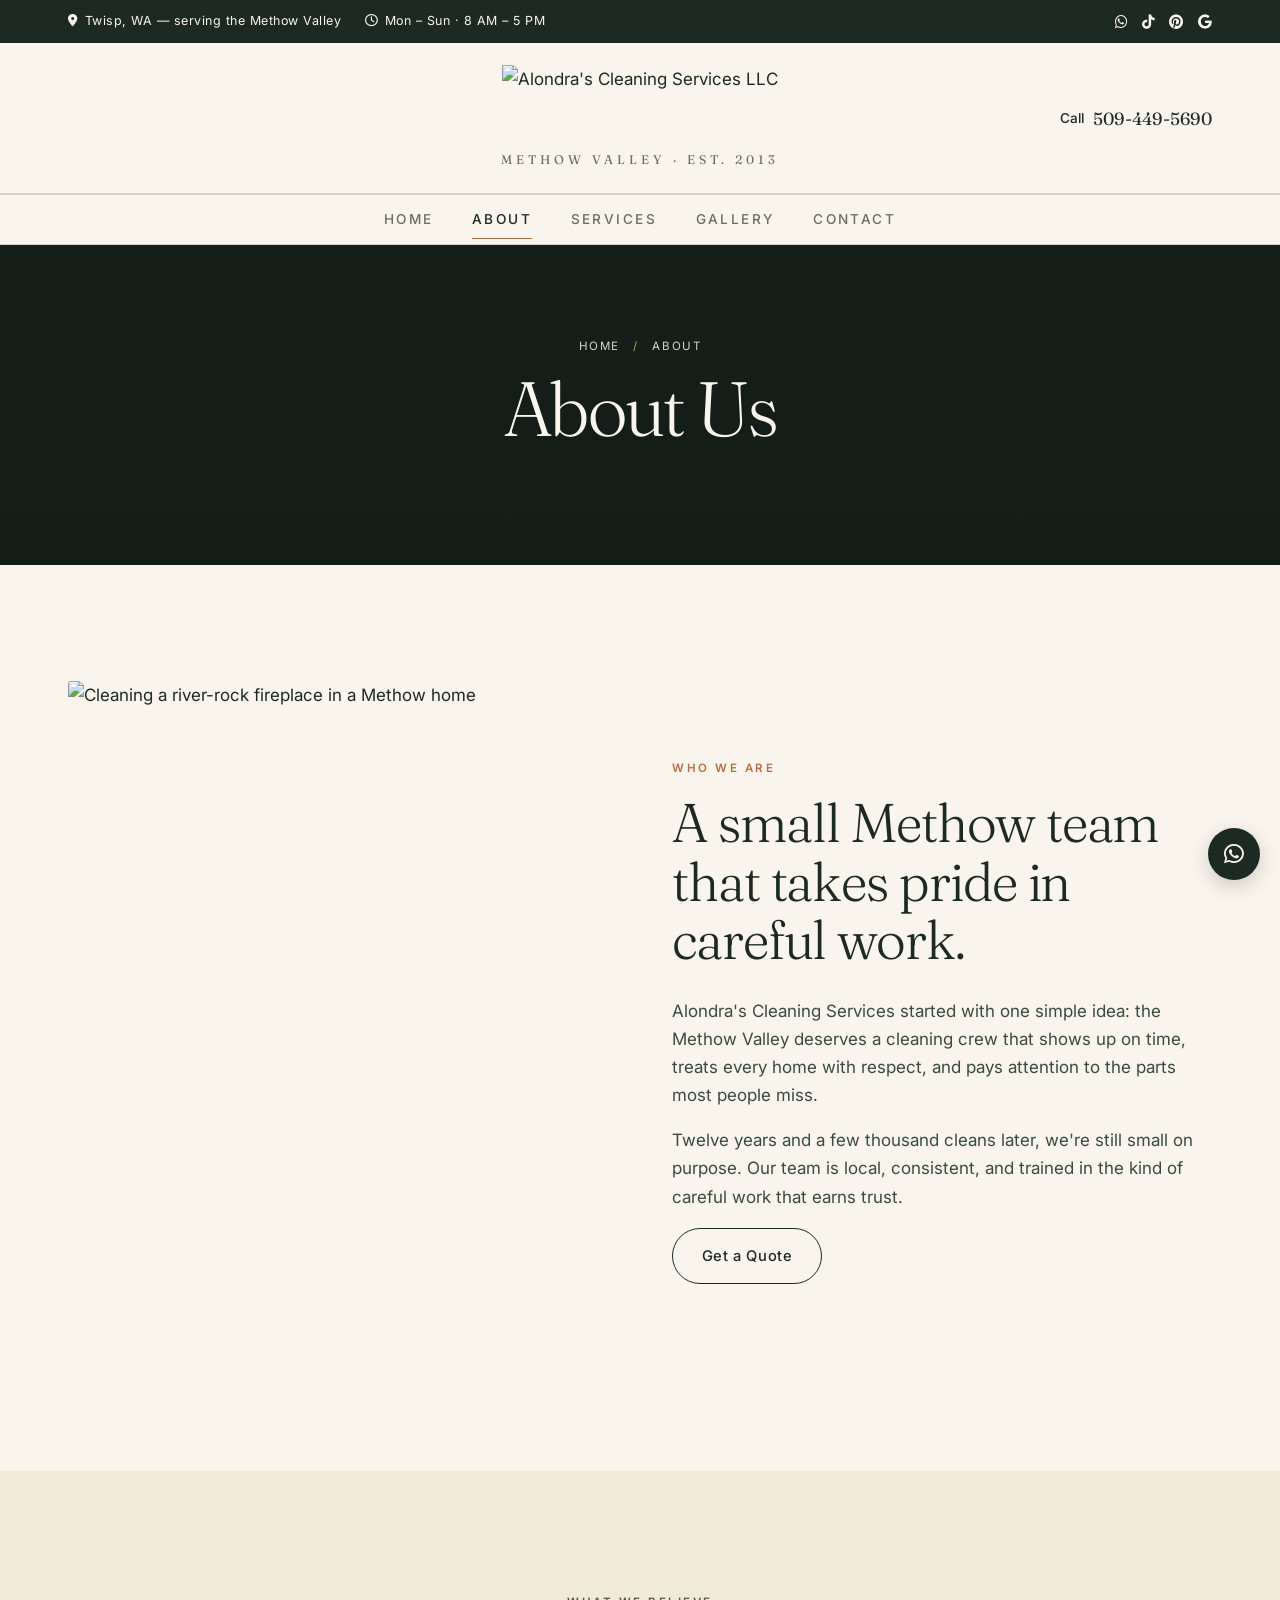
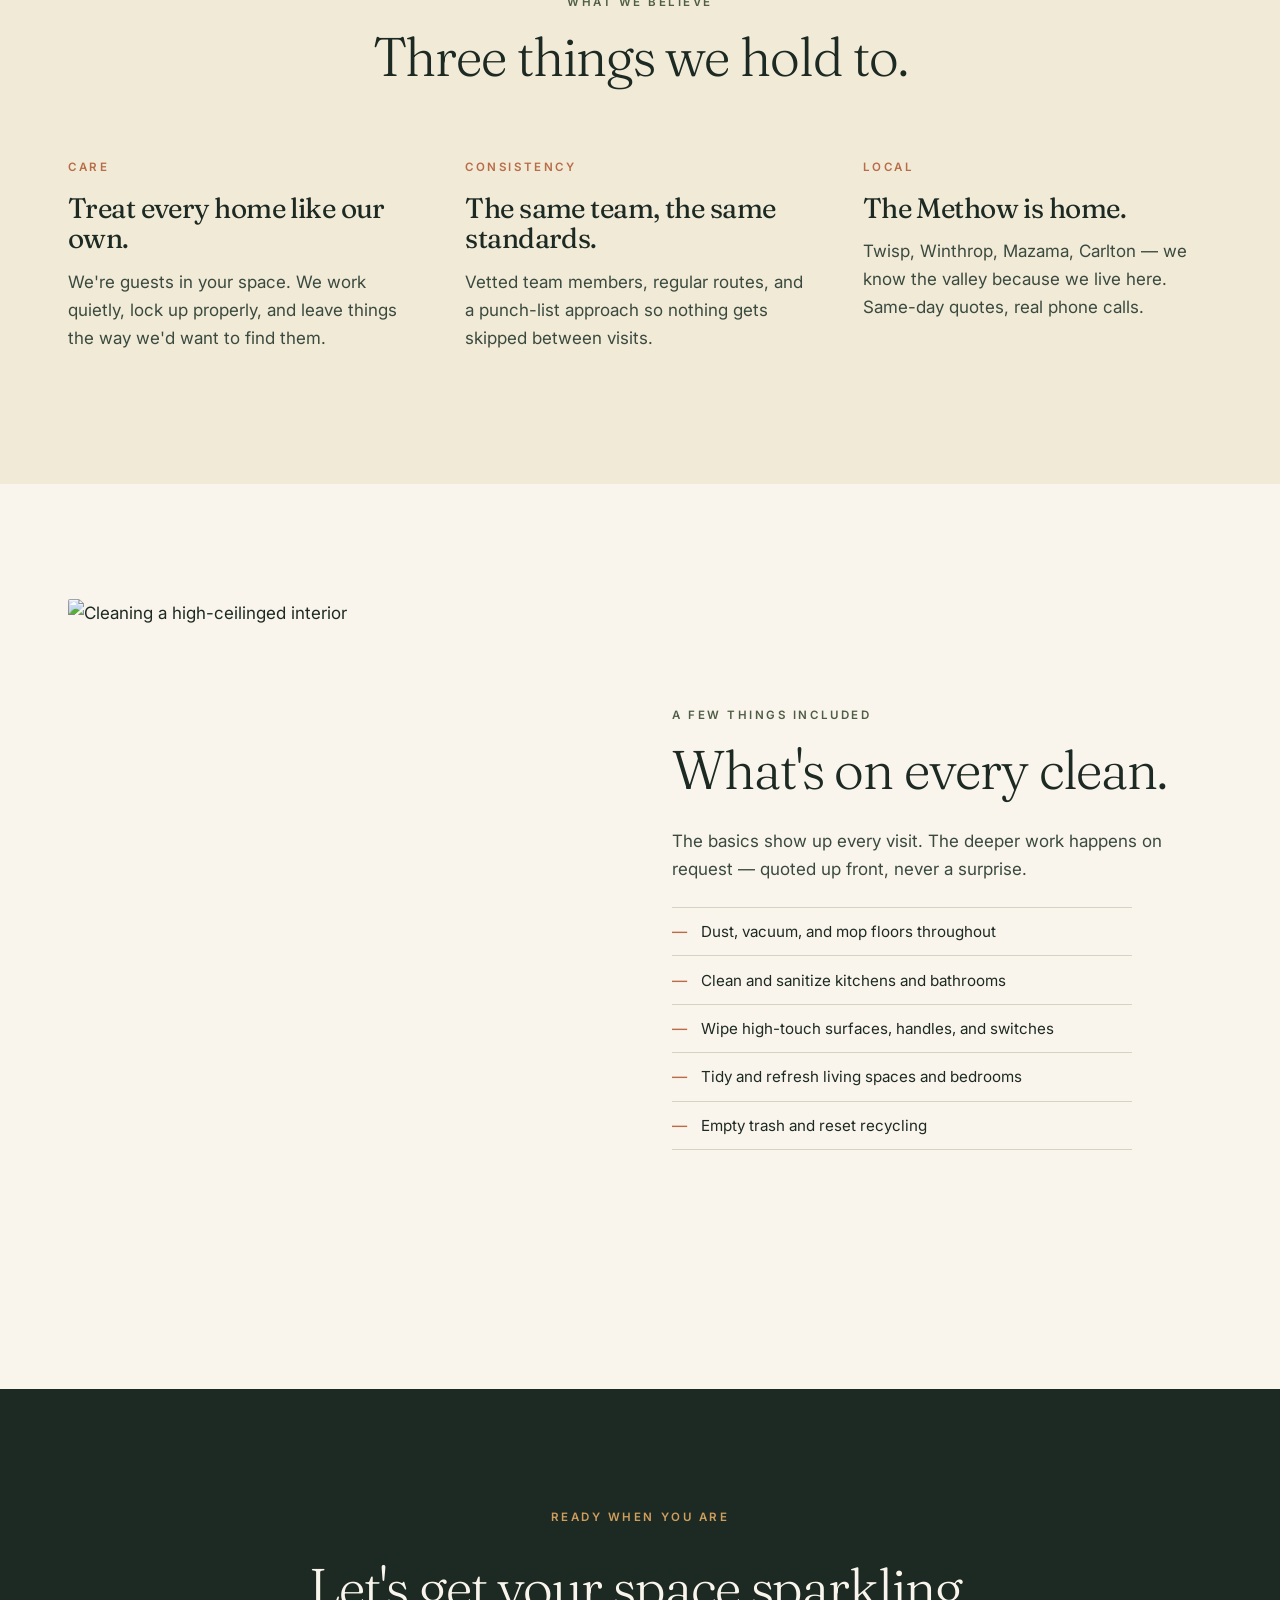
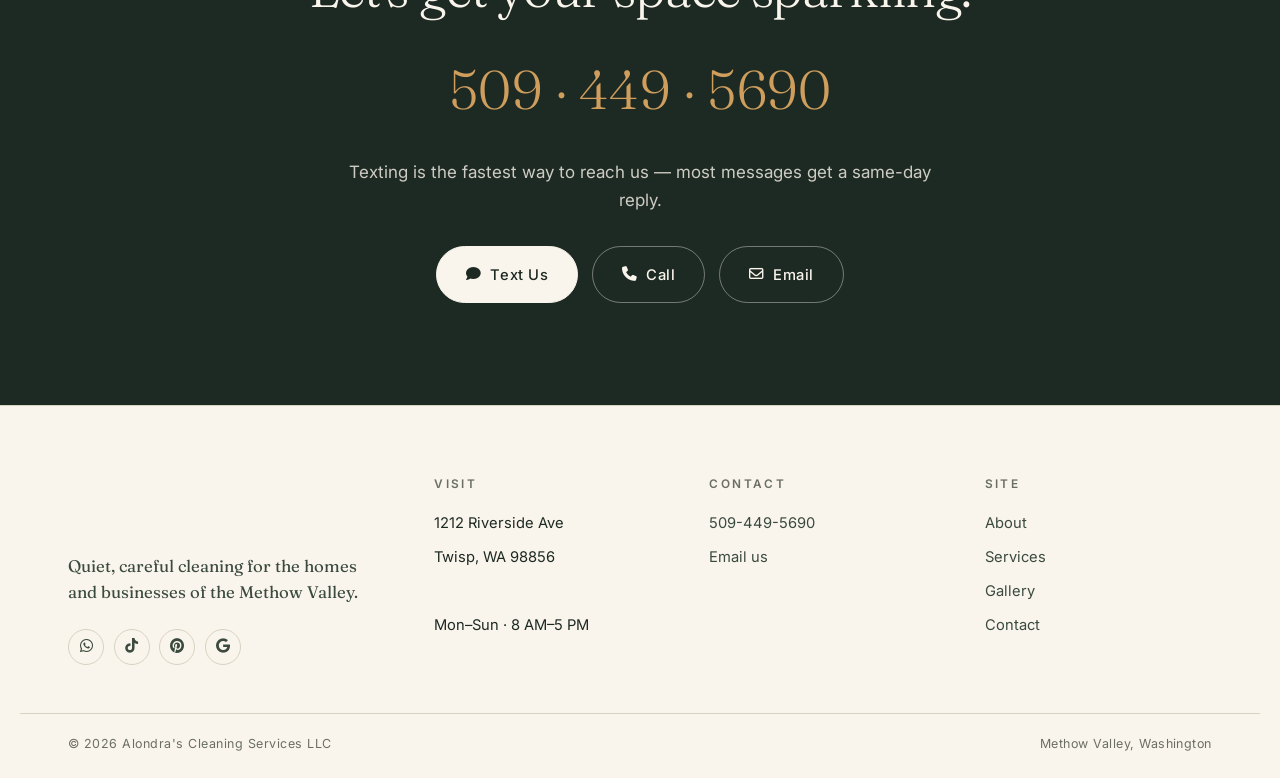
==== public/about.html @ ad59db2e "Move site output to public/ — keeps repo files (build.py, future CLAUDE.md) out of deploys" ====
<!doctype html>
<html lang="en">
<head>
  <meta charset="utf-8" />
  <meta name="viewport" content="width=device-width, initial-scale=1" />
  <title>About — Alondra's Cleaning Services LLC</title>
  <meta name="description" content="Locally owned cleaning service rooted in the Methow Valley. Meet Alondra and the team." />
  <link rel="icon" type="image/webp" href="https://firebasestorage.googleapis.com/v0/b/interscopemediacrm.appspot.com/o/Clientes%2Fb03e5cfa-d159-422f-95df-f5fbe73e26fc%2Fb03e5cfa-d159-422f-95df-f5fbe73e26fc_redesLogo.webp?alt=media&token=17749670-7d78-49a3-b620-79cc10e342fc" />
  <link rel="preconnect" href="https://fonts.googleapis.com" />
  <link rel="preconnect" href="https://fonts.gstatic.com" crossorigin />
  <link href="https://fonts.googleapis.com/css2?family=Fraunces:ital,opsz,wght@0,9..144,300;0,9..144,400;0,9..144,500;1,9..144,300;1,9..144,400&family=Inter:wght@400;500;600;700&display=swap" rel="stylesheet" />
  <link rel="stylesheet" href="https://cdnjs.cloudflare.com/ajax/libs/font-awesome/6.5.1/css/all.min.css" />
  <link rel="stylesheet" href="styles.css" />
</head>
<body>

<div class="utility">
  <div class="container">
    <div class="utility-info">
      <span><i class="fa-solid fa-location-dot"></i> Twisp, WA — serving the Methow Valley</span>
      <span><i class="fa-regular fa-clock"></i> Mon – Sun · 8 AM – 5 PM</span>
    </div>
    <div class="utility-social">
      <a href="https://wa.me/+15094495690" target="_blank" rel="noopener" aria-label="WhatsApp"><i class="fa-brands fa-whatsapp"></i></a>
      <a href="https://www.tiktok.com/@alondras.cleaning1" target="_blank" rel="noopener" aria-label="TikTok"><i class="fa-brands fa-tiktok"></i></a>
      <a href="https://www.pinterest.com/alondrascleaningllc/" target="_blank" rel="noopener" aria-label="Pinterest"><i class="fa-brands fa-pinterest"></i></a>
      <a href="https://g.page/r/CdIszSM9pV25EBM/review" target="_blank" rel="noopener" aria-label="Google reviews"><i class="fa-brands fa-google"></i></a>
    </div>
  </div>
</div>

<header class="site-header">
  <div class="container">
    <div class="utility-fixed-left">
      <button class="nav-toggle" id="navToggle" aria-controls="primaryNav" aria-expanded="false">Menu</button>
    </div>
    <a class="brand" href="index.html" aria-label="Alondra's Cleaning Services LLC">
      <img src="https://firebasestorage.googleapis.com/v0/b/interscopemediacrm.appspot.com/o/Clientes%2Fb03e5cfa-d159-422f-95df-f5fbe73e26fc%2Fb03e5cfa-d159-422f-95df-f5fbe73e26fc_normalLogo.webp?alt=media&token=9a50c1b2-0d53-4738-98d7-91836d65528a" alt="Alondra's Cleaning Services LLC" />
      <span class="brand-mark">Methow Valley · Est. 2013</span>
    </a>
    <div class="utility-fixed-right">
      <a class="header-cta" href="tel:+15094495690"><span>Call</span> <span class="phone">509-449-5690</span></a>
    </div>
  </div>
</header>
<nav class="primary-nav" id="primaryNav">
  <div class="container">
    <a href="index.html">Home</a>
    <a href="about.html" class="active">About</a>
    <a href="services.html">Services</a>
    <a href="gallery.html">Gallery</a>
    <a href="contact.html">Contact</a>
  </div>
</nav>

<section class="page-hero" style="background-image: url('https://firebasestorage.googleapis.com/v0/b/interscopemediacrm.appspot.com/o/galleryClientes%2Fb03e5cfa-d159-422f-95df-f5fbe73e26fc%2FfotosCliente%2F0%20(19)-5115.webp?alt=media&token=5f76010a-37ec-4799-85b5-b64b240b657a');">
  <div class="container">
    <p class="crumb"><a href="index.html">Home</a> <span class="sep">/</span> About</p>
    <h1>About Us</h1>
  </div>
</section>

<section>
  <div class="container split">
    <div class="split-img-frame"><img src="https://firebasestorage.googleapis.com/v0/b/interscopemediacrm.appspot.com/o/galleryClientes%2Fb03e5cfa-d159-422f-95df-f5fbe73e26fc%2FfotosCliente%2F0%20(22)-392.webp?alt=media&token=61de97a1-c4f6-40b1-be92-b7991663feb2" alt="Cleaning a river-rock fireplace in a Methow home" /></div>
    <div>
      <p class="eyebrow">Who we are</p>
      <h2>A small Methow team that takes pride in careful work.</h2>
      <p>Alondra's Cleaning Services started with one simple idea: the Methow Valley deserves a cleaning crew that shows up on time, treats every home with respect, and pays attention to the parts most people miss.</p>
      <p>Twelve years and a few thousand cleans later, we're still small on purpose. Our team is local, consistent, and trained in the kind of careful work that earns trust.</p>
      <a href="contact.html" class="btn btn-outline">Get a Quote</a>
    </div>
  </div>
</section>

<section class="paper">
  <div class="container">
    <div class="section-intro">
      <p class="eyebrow sage">What We Believe</p>
      <h2>Three things we hold to.</h2>
    </div>
    <div class="split" style="grid-template-columns: repeat(3, 1fr); align-items: flex-start; gap: 3rem;">
      <div>
        <p class="eyebrow">Care</p>
        <h3>Treat every home like our own.</h3>
        <p>We're guests in your space. We work quietly, lock up properly, and leave things the way we'd want to find them.</p>
      </div>
      <div>
        <p class="eyebrow">Consistency</p>
        <h3>The same team, the same standards.</h3>
        <p>Vetted team members, regular routes, and a punch-list approach so nothing gets skipped between visits.</p>
      </div>
      <div>
        <p class="eyebrow">Local</p>
        <h3>The Methow is home.</h3>
        <p>Twisp, Winthrop, Mazama, Carlton — we know the valley because we live here. Same-day quotes, real phone calls.</p>
      </div>
    </div>
  </div>
</section>

<section>
  <div class="container split reverse">
    <div>
      <p class="eyebrow sage">A few things included</p>
      <h2>What's on every clean.</h2>
      <p>The basics show up every visit. The deeper work happens on request — quoted up front, never a surprise.</p>
      <ul class="checks">
        <li>Dust, vacuum, and mop floors throughout</li>
        <li>Clean and sanitize kitchens and bathrooms</li>
        <li>Wipe high-touch surfaces, handles, and switches</li>
        <li>Tidy and refresh living spaces and bedrooms</li>
        <li>Empty trash and reset recycling</li>
      </ul>
    </div>
    <div class="split-img-frame"><img src="https://firebasestorage.googleapis.com/v0/b/interscopemediacrm.appspot.com/o/galleryClientes%2Fb03e5cfa-d159-422f-95df-f5fbe73e26fc%2FfotosCliente%2F0%20(24)-2443.webp?alt=media&token=19233d18-f1ed-474b-b065-57d63f7d0bdb" alt="Cleaning a high-ceilinged interior" /></div>
  </div>
</section>


<section class="cta-band">
  <div class="container">
    <p class="eyebrow" style="color:var(--tan);">Ready when you are</p>
    <h2>Let's get your space sparkling.</h2>
    <a class="phone-large" href="tel:+15094495690">509 · 449 · 5690</a>
    <p>Texting is the fastest way to reach us — most messages get a same-day reply.</p>
    <div style="display:flex; gap:0.85rem; justify-content:center; flex-wrap:wrap;">
      <a class="btn btn-light" href="sms:+15094495690"><i class="fa-solid fa-comment"></i> Text Us</a>
      <a class="btn" style="background:transparent; color:var(--cream); border-color:rgba(250,245,236,0.4);" href="tel:+15094495690"><i class="fa-solid fa-phone"></i> Call</a>
      <a class="btn" style="background:transparent; color:var(--cream); border-color:rgba(250,245,236,0.4);" href="contact.html"><i class="fa-regular fa-envelope"></i> Email</a>
    </div>
  </div>
</section>

<footer class="site-footer">
  <div class="container footer-top">
    <div class="footer-brand">
      <img src="https://firebasestorage.googleapis.com/v0/b/interscopemediacrm.appspot.com/o/Clientes%2Fb03e5cfa-d159-422f-95df-f5fbe73e26fc%2Fb03e5cfa-d159-422f-95df-f5fbe73e26fc_normalLogo.webp?alt=media&token=9a50c1b2-0d53-4738-98d7-91836d65528a" alt="" />
      <p>Quiet, careful cleaning for the homes and businesses of the Methow Valley.</p>
      <div class="socials">
        <a href="https://wa.me/+15094495690" aria-label="WhatsApp"><i class="fa-brands fa-whatsapp"></i></a>
        <a href="https://www.tiktok.com/@alondras.cleaning1" aria-label="TikTok"><i class="fa-brands fa-tiktok"></i></a>
        <a href="https://www.pinterest.com/alondrascleaningllc/" aria-label="Pinterest"><i class="fa-brands fa-pinterest"></i></a>
        <a href="https://g.page/r/CdIszSM9pV25EBM/review" aria-label="Google"><i class="fa-brands fa-google"></i></a>
      </div>
    </div>
    <div>
      <h4>Visit</h4>
      <ul>
        <li>1212 Riverside Ave</li>
        <li>Twisp, WA 98856</li>
        <li>&nbsp;</li>
        <li>Mon–Sun · 8 AM–5 PM</li>
      </ul>
    </div>
    <div>
      <h4>Contact</h4>
      <ul>
        <li><a href="tel:+15094495690">509-449-5690</a></li>
        <li><a href="mailto:alondrascleaningservicesllc@gmail.com">Email us</a></li>
      </ul>
    </div>
    <div>
      <h4>Site</h4>
      <ul>
        <li><a href="about.html">About</a></li>
        <li><a href="services.html">Services</a></li>
        <li><a href="gallery.html">Gallery</a></li>
        <li><a href="contact.html">Contact</a></li>
      </ul>
    </div>
  </div>
  <div class="container footer-bottom">
    <span>© <span id="yr"></span> Alondra's Cleaning Services LLC</span>
    <span>Methow Valley, Washington</span>
  </div>
</footer>
<a class="fab" href="https://wa.me/+15094495690" target="_blank" rel="noopener" aria-label="WhatsApp"><i class="fa-brands fa-whatsapp"></i></a>
<script src="script.js"></script>
</body>
</html>
---- public/styles.css ----
:root {
  --cream: #faf5ec;
  --paper: #f1ead7;
  --paper-dark: #e6dec5;
  --ink: #1d2a23;
  --ink-soft: #3a4a3f;
  --muted: #6b6f63;
  --sage: #6b7c5f;
  --sage-dark: #4f5e45;
  --clay: #b86c47;
  --clay-dark: #9a563a;
  --tan: #cf9e5d;
  --rule: #d8d2c2;
  --white: #ffffff;
  --max: 1240px;
  --gutter: clamp(1.25rem, 4vw, 3rem);
}

* { box-sizing: border-box; }
html { scroll-behavior: smooth; }
body {
  margin: 0;
  font-family: 'Inter', system-ui, -apple-system, sans-serif;
  color: var(--ink);
  background: var(--cream);
  line-height: 1.65;
  -webkit-font-smoothing: antialiased;
  font-size: 17px;
  overflow-x: hidden;
}
img { max-width: 100%; display: block; }
a { color: var(--ink); text-decoration: none; transition: color 0.2s; }
a:hover { color: var(--clay); }

h1, h2, h3, h4 {
  font-family: 'Fraunces', 'Georgia', serif;
  font-weight: 400;
  font-style: normal;
  color: var(--ink);
  line-height: 1.08;
  letter-spacing: -0.02em;
  margin: 0 0 0.5em;
  font-variation-settings: "SOFT" 30, "WONK" 0;
}
h1 { font-size: clamp(2.4rem, 6vw, 5rem); font-weight: 300; }
h2 { font-size: clamp(2rem, 4.5vw, 3.4rem); font-weight: 300; }
h3 { font-size: clamp(1.4rem, 2.2vw, 1.85rem); font-weight: 400; }
p { margin: 0 0 1em; color: var(--ink-soft); max-width: 62ch; }

.container {
  max-width: var(--max);
  margin: 0 auto;
  padding: 0 var(--gutter);
}

.eyebrow {
  display: inline-block;
  text-transform: uppercase;
  letter-spacing: 0.22em;
  font-size: 0.72rem;
  font-weight: 600;
  color: var(--clay);
  margin-bottom: 1rem;
}
.eyebrow.sage { color: var(--sage-dark); }
.divider {
  width: 48px; height: 1px;
  background: var(--ink);
  margin: 1rem 0 1.5rem;
}
.divider.center { margin-left: auto; margin-right: auto; }

/* Buttons */
.btn {
  display: inline-flex;
  align-items: center;
  gap: 0.55rem;
  padding: 0.95rem 1.8rem;
  border-radius: 999px;
  font-weight: 500;
  font-size: 0.92rem;
  letter-spacing: 0.04em;
  border: 1px solid transparent;
  cursor: pointer;
  transition: all 0.2s ease;
  white-space: nowrap;
  font-family: inherit;
}
.btn-ink { background: var(--ink); color: var(--cream); border-color: var(--ink); }
.btn-ink:hover { background: var(--clay); border-color: var(--clay); color: var(--cream); transform: translateY(-1px); }
.btn-outline { background: transparent; color: var(--ink); border-color: var(--ink); }
.btn-outline:hover { background: var(--ink); color: var(--cream); }
.btn-light { background: var(--cream); color: var(--ink); border-color: var(--cream); }
.btn-light:hover { background: transparent; color: var(--cream); border-color: var(--cream); }

/* Top utility bar */
.utility {
  background: var(--ink);
  color: var(--cream);
  font-size: 0.78rem;
  letter-spacing: 0.04em;
}
.utility .container {
  display: flex;
  justify-content: space-between;
  align-items: center;
  padding-top: 0.6rem;
  padding-bottom: 0.6rem;
  flex-wrap: wrap;
  gap: 0.75rem;
}
.utility a { color: var(--cream); }
.utility a:hover { color: var(--tan); }
.utility-info { display: flex; gap: 1.5rem; flex-wrap: wrap; }
.utility-info span { display: inline-flex; align-items: center; gap: 0.45rem; }
.utility-social { display: flex; gap: 0.85rem; align-items: center; }
.utility-social a { font-size: 0.9rem; color: var(--cream); }
.utility-social a:hover { color: var(--tan); }

/* Header — centered logo */
.site-header {
  background: var(--cream);
  border-bottom: 1px solid var(--rule);
}
.site-header .container {
  display: grid;
  grid-template-columns: 1fr auto 1fr;
  align-items: center;
  padding-top: 1.4rem;
  padding-bottom: 1.4rem;
  gap: 1.5rem;
}
.brand {
  grid-column: 2;
  display: flex;
  flex-direction: column;
  align-items: center;
  gap: 0.4rem;
}
.brand img { height: 78px; width: auto; }
.brand-mark {
  font-family: 'Fraunces', serif;
  font-size: 0.78rem;
  letter-spacing: 0.32em;
  text-transform: uppercase;
  color: var(--muted);
  font-weight: 400;
}
.utility-fixed-left { grid-column: 1; }
.utility-fixed-right { grid-column: 3; justify-self: end; }
.utility-fixed-left .nav-toggle,
.utility-fixed-right .header-cta {
  font-size: 0.85rem;
}
.header-cta {
  display: inline-flex;
  align-items: center;
  gap: 0.5rem;
  font-weight: 500;
  letter-spacing: 0.02em;
}
.header-cta .phone {
  font-family: 'Fraunces', serif;
  font-size: 1.1rem;
  font-weight: 400;
}

.primary-nav {
  border-top: 1px solid var(--rule);
  border-bottom: 1px solid var(--rule);
  background: var(--cream);
}
.primary-nav .container {
  display: flex;
  justify-content: center;
  gap: 2.4rem;
  padding-top: 0.85rem;
  padding-bottom: 0.85rem;
  flex-wrap: wrap;
}
.primary-nav a {
  font-size: 0.85rem;
  letter-spacing: 0.18em;
  text-transform: uppercase;
  color: var(--muted);
  font-weight: 500;
  position: relative;
}
.primary-nav a:hover,
.primary-nav a.active { color: var(--ink); }
.primary-nav a.active::after {
  content: "";
  position: absolute;
  left: 0; right: 0; bottom: -8px;
  height: 1px;
  background: var(--clay);
}

.nav-toggle {
  display: none;
  background: none;
  border: 1px solid var(--ink);
  padding: 0.5rem 0.9rem;
  border-radius: 999px;
  font-size: 0.78rem;
  letter-spacing: 0.12em;
  text-transform: uppercase;
  cursor: pointer;
  font-family: inherit;
  color: var(--ink);
  align-self: center;
}

@media (max-width: 800px) {
  .site-header .container {
    grid-template-columns: 1fr auto 1fr;
    gap: 0.6rem;
    padding-top: 1rem; padding-bottom: 1rem;
  }
  .brand img { height: 56px; }
  .brand-mark { font-size: 0.62rem; letter-spacing: 0.2em; }
  .utility-fixed-right { display: none; }
  .nav-toggle { display: inline-block; justify-self: start; }
  .primary-nav { display: none; }
  .primary-nav.open { display: block; }
  .primary-nav .container { flex-direction: column; gap: 0; padding: 0; }
  .primary-nav a { padding: 1rem var(--gutter); border-bottom: 1px solid var(--rule); width: 100%; text-align: center; }
  .primary-nav a.active::after { display: none; }
  .utility-info { gap: 0.9rem; font-size: 0.72rem; }
}

/* HERO */
.hero {
  position: relative;
  min-height: 78vh;
  background: var(--ink) center/cover no-repeat;
  color: var(--cream);
  display: flex;
  align-items: flex-end;
  overflow: hidden;
}
.hero::before {
  content: "";
  position: absolute;
  inset: 0;
  background: linear-gradient(180deg, transparent 30%, rgba(15, 22, 17, 0.65) 100%);
}
.hero .container {
  position: relative;
  z-index: 1;
  padding-top: 6rem;
  padding-bottom: 4rem;
  width: 100%;
}
.hero h1 {
  color: var(--cream);
  max-width: 16ch;
  font-weight: 300;
  text-shadow: 0 2px 24px rgba(0,0,0,0.35);
}
.hero h1 em {
  font-style: italic;
  color: var(--tan);
  font-weight: 300;
}
.hero p {
  color: rgba(250, 245, 236, 0.92);
  max-width: 540px;
  margin-bottom: 2rem;
  font-size: 1.08rem;
  text-shadow: 0 1px 10px rgba(0,0,0,0.25);
}
.hero .eyebrow {
  color: var(--tan);
}
.hero-actions { display: flex; gap: 0.85rem; flex-wrap: wrap; }
.hero-meta {
  position: absolute;
  bottom: 2rem;
  right: var(--gutter);
  font-size: 0.76rem;
  color: rgba(250, 245, 236, 0.75);
  letter-spacing: 0.16em;
  text-transform: uppercase;
  z-index: 1;
  text-align: right;
  font-style: italic;
  font-family: 'Fraunces', serif;
  text-transform: none;
  letter-spacing: 0.01em;
  font-size: 0.85rem;
}

/* Page banner (inner pages) */
.page-hero {
  position: relative;
  min-height: 320px;
  background: var(--ink) center/cover no-repeat;
  color: var(--cream);
  display: flex;
  align-items: center;
  padding: 5rem 0 4rem;
}
.page-hero::before {
  content: "";
  position: absolute;
  inset: 0;
  background: linear-gradient(180deg, rgba(15,22,17,0.55), rgba(15,22,17,0.7));
}
.page-hero .container { position: relative; z-index: 1; text-align: center; }
.page-hero h1 { color: var(--cream); font-weight: 300; }
.page-hero .crumb { color: rgba(250,245,236,0.85); letter-spacing: 0.14em; text-transform: uppercase; font-size: 0.72rem; }
.page-hero .crumb a { color: rgba(250,245,236,0.85); }
.page-hero .crumb a:hover { color: var(--tan); }
.page-hero .sep { color: var(--tan); margin: 0 0.55rem; }

/* Sections */
section { padding: clamp(4rem, 9vw, 8rem) 0; }
section.paper { background: var(--paper); }
section.paper-dark { background: var(--paper-dark); }
section.ink { background: var(--ink); color: var(--cream); }
section.ink h1, section.ink h2, section.ink h3 { color: var(--cream); }
section.ink p { color: rgba(250, 245, 236, 0.85); }
section.ink .eyebrow { color: var(--tan); }
section.ink a { color: var(--tan); }

.section-intro {
  text-align: center;
  max-width: 720px;
  margin: 0 auto 4rem;
}
.section-intro p { margin-left: auto; margin-right: auto; color: var(--ink-soft); }

/* "Built for the valley" stats / signal strip */
.signals {
  display: grid;
  grid-template-columns: repeat(3, 1fr);
  gap: 2rem;
  text-align: center;
  border-top: 1px solid var(--rule);
  border-bottom: 1px solid var(--rule);
  padding: 3rem 0;
}
.signal strong {
  display: block;
  font-family: 'Fraunces', serif;
  font-size: clamp(2.4rem, 4vw, 3rem);
  font-weight: 300;
  color: var(--ink);
  line-height: 1;
  margin-bottom: 0.4rem;
}
.signal span {
  display: block;
  font-size: 0.78rem;
  letter-spacing: 0.18em;
  text-transform: uppercase;
  color: var(--muted);
}
@media (max-width: 700px) { .signals { grid-template-columns: 1fr; gap: 2rem; padding: 2rem 0; } }

/* Two-column with image */
.split {
  display: grid;
  grid-template-columns: 1fr 1fr;
  gap: clamp(2rem, 5vw, 5rem);
  align-items: center;
}
.split.reverse > :first-child { order: 2; }
.split img { border-radius: 2px; width: 100%; height: 100%; object-fit: cover; aspect-ratio: 4/5; }
.split .split-img-frame {
  position: relative;
  aspect-ratio: 4/5;
  overflow: hidden;
}
.split .split-img-frame::after {
  content: "";
  position: absolute;
  inset: -1px;
  border: 1px solid var(--rule);
  pointer-events: none;
}
@media (max-width: 800px) {
  .split { grid-template-columns: 1fr; gap: 2.5rem; }
  .split.reverse > :first-child { order: 0; }
  .split img, .split .split-img-frame { aspect-ratio: 4/3; }
}

ul.checks { list-style: none; padding: 0; margin: 1.5rem 0; max-width: 460px; }
ul.checks li {
  padding: 0.7rem 0;
  border-top: 1px solid var(--rule);
  display: flex;
  gap: 0.85rem;
  align-items: baseline;
  color: var(--ink);
  font-size: 0.95rem;
}
ul.checks li:last-child { border-bottom: 1px solid var(--rule); }
ul.checks li::before {
  content: "—";
  color: var(--clay);
  font-weight: 500;
}

/* Services list (homepage preview) */
.services-list {
  display: grid;
  grid-template-columns: repeat(3, 1fr);
  gap: 0;
}
@media (max-width: 900px) { .services-list { grid-template-columns: repeat(2, 1fr); } }
@media (max-width: 600px) { .services-list { grid-template-columns: 1fr; } }
.service-tile {
  padding: 2.5rem 1.75rem;
  border-top: 1px solid var(--rule);
  border-left: 1px solid var(--rule);
  display: flex;
  flex-direction: column;
  background: var(--cream);
  transition: background 0.2s;
}
.service-tile:hover { background: var(--paper); }
.services-list .service-tile:nth-child(3n) { border-right: 1px solid var(--rule); }
.services-list .service-tile:nth-last-child(-n+3) { border-bottom: 1px solid var(--rule); }
@media (max-width: 900px) {
  .services-list .service-tile:nth-child(3n) { border-right: 0; }
  .services-list .service-tile:nth-child(2n) { border-right: 1px solid var(--rule); }
  .services-list .service-tile:nth-last-child(-n+3) { border-bottom: 0; }
  .services-list .service-tile:nth-last-child(-n+2) { border-bottom: 1px solid var(--rule); }
}
@media (max-width: 600px) {
  .services-list .service-tile { border-right: 1px solid var(--rule) !important; border-bottom: 0 !important; }
  .services-list .service-tile:last-child { border-bottom: 1px solid var(--rule) !important; }
}
.service-tile h3 { color: var(--ink); margin-bottom: 0.6rem; }
.service-tile p { font-size: 0.95rem; color: var(--muted); flex: 1; }
.service-tile .num {
  font-family: 'Fraunces', serif;
  font-style: italic;
  font-size: 1.15rem;
  color: var(--clay);
  margin-bottom: 1rem;
  display: block;
}
.service-tile .more {
  margin-top: 1rem;
  font-size: 0.78rem;
  letter-spacing: 0.18em;
  text-transform: uppercase;
  color: var(--ink);
  border-bottom: 1px solid var(--ink);
  padding-bottom: 2px;
  align-self: flex-start;
  font-weight: 500;
}
.service-tile .more:hover { color: var(--clay); border-color: var(--clay); }

/* Service detail rows (services page) */
.service-row {
  display: grid;
  grid-template-columns: 1fr 1fr;
  gap: clamp(2rem, 6vw, 6rem);
  align-items: center;
  padding: clamp(3rem, 6vw, 5rem) 0;
  border-bottom: 1px solid var(--rule);
}
.service-row:last-child { border-bottom: 0; }
.service-row:nth-child(even) > .service-row-img { order: 2; }
.service-row .service-row-img {
  aspect-ratio: 4/5;
  overflow: hidden;
}
.service-row .service-row-img img { width: 100%; height: 100%; object-fit: cover; }
.service-row .num {
  font-family: 'Fraunces', serif;
  font-style: italic;
  font-size: 1.1rem;
  color: var(--clay);
  letter-spacing: 0.06em;
}
@media (max-width: 800px) {
  .service-row { grid-template-columns: 1fr; gap: 2rem; }
  .service-row:nth-child(even) > .service-row-img { order: 0; }
  .service-row .service-row-img { aspect-ratio: 4/3; }
}

/* Service area (towns we serve) */
.area-grid {
  display: grid;
  grid-template-columns: repeat(3, 1fr);
  gap: 1px;
  background: var(--rule);
  border: 1px solid var(--rule);
}
@media (max-width: 700px) { .area-grid { grid-template-columns: repeat(2, 1fr); } }
.area-cell {
  background: var(--cream);
  padding: 1.5rem 1rem;
  text-align: center;
  font-family: 'Fraunces', serif;
  font-size: 1.4rem;
  font-weight: 300;
}

/* Pull quote / testimonial */
.quote {
  text-align: center;
  max-width: 820px;
  margin: 0 auto;
}
.quote blockquote {
  font-family: 'Fraunces', serif;
  font-weight: 300;
  font-size: clamp(1.5rem, 3vw, 2.2rem);
  line-height: 1.3;
  color: var(--ink);
  margin: 0 0 1.5rem;
  letter-spacing: -0.01em;
  font-style: italic;
}
.quote blockquote::before { content: "\201C"; color: var(--clay); margin-right: 0.1em; }
.quote blockquote::after  { content: "\201D"; color: var(--clay); margin-left: 0.1em; }
.quote cite {
  font-style: normal;
  font-size: 0.78rem;
  letter-spacing: 0.18em;
  text-transform: uppercase;
  color: var(--muted);
}

/* CTA band */
.cta-band {
  text-align: center;
  background: var(--ink);
  color: var(--cream);
  padding: clamp(4rem, 8vw, 7rem) 0;
}
.cta-band h2 { color: var(--cream); max-width: 22ch; margin-left: auto; margin-right: auto; font-weight: 300; }
.cta-band p { color: rgba(250,245,236,0.8); max-width: 56ch; margin: 1rem auto 2rem; }
.cta-band .phone-large {
  display: block;
  font-family: 'Fraunces', serif;
  font-size: clamp(2rem, 5vw, 3.4rem);
  color: var(--tan);
  margin: 1.5rem 0;
  font-weight: 300;
  letter-spacing: 0.01em;
}
.cta-band .phone-large:hover { color: var(--cream); }

/* Gallery */
.gallery-grid {
  display: grid;
  grid-template-columns: repeat(12, 1fr);
  gap: 0.85rem;
}
.gallery-grid figure {
  margin: 0;
  overflow: hidden;
  background: var(--paper);
}
.gallery-grid figure img {
  width: 100%;
  height: 100%;
  object-fit: cover;
  transition: transform 0.5s ease;
}
.gallery-grid figure:hover img { transform: scale(1.04); }
.g-1 { grid-column: span 7; aspect-ratio: 4/3; }
.g-2 { grid-column: span 5; aspect-ratio: 4/5; }
.g-3 { grid-column: span 5; aspect-ratio: 4/5; }
.g-4 { grid-column: span 7; aspect-ratio: 4/3; }
.g-5 { grid-column: span 4; aspect-ratio: 1; }
.g-6 { grid-column: span 4; aspect-ratio: 1; }
.g-7 { grid-column: span 4; aspect-ratio: 1; }
.g-8 { grid-column: span 6; aspect-ratio: 4/3; }
.g-9 { grid-column: span 6; aspect-ratio: 4/3; }
@media (max-width: 800px) {
  .gallery-grid { grid-template-columns: repeat(2, 1fr); }
  .g-1, .g-2, .g-3, .g-4, .g-5, .g-6, .g-7, .g-8, .g-9 { grid-column: span 1; aspect-ratio: 1; }
  .g-1, .g-4 { grid-column: span 2; aspect-ratio: 4/3; }
}

/* Contact */
.contact-grid {
  display: grid;
  grid-template-columns: 1fr 1.2fr;
  gap: clamp(2rem, 5vw, 5rem);
}
@media (max-width: 800px) { .contact-grid { grid-template-columns: 1fr; } }
.contact-side h3 { font-weight: 400; }
.contact-side dl { margin: 1.5rem 0 0; }
.contact-side dt {
  font-size: 0.74rem;
  letter-spacing: 0.2em;
  text-transform: uppercase;
  color: var(--muted);
  margin-bottom: 0.3rem;
  margin-top: 1.4rem;
}
.contact-side dt:first-of-type { margin-top: 0; }
.contact-side dd {
  margin: 0;
  font-family: 'Fraunces', serif;
  font-size: 1.2rem;
  font-weight: 300;
}
.contact-side dd a { border-bottom: 1px solid var(--rule); }
.contact-side dd a:hover { border-color: var(--clay); color: var(--clay); }

form.contact-form {
  background: var(--cream);
  padding: 2.25rem;
  border: 1px solid var(--rule);
}
form.contact-form .row { display: grid; grid-template-columns: 1fr 1fr; gap: 1rem; }
@media (max-width: 600px) { form.contact-form .row { grid-template-columns: 1fr; } }
form.contact-form label {
  display: block;
  font-size: 0.72rem;
  font-weight: 600;
  color: var(--muted);
  margin-bottom: 0.4rem;
  text-transform: uppercase;
  letter-spacing: 0.16em;
}
form.contact-form input,
form.contact-form select,
form.contact-form textarea {
  width: 100%;
  padding: 0.75rem 0;
  border: 0;
  border-bottom: 1px solid var(--rule);
  font: inherit;
  background: transparent;
  margin-bottom: 1.4rem;
  color: var(--ink);
  border-radius: 0;
}
form.contact-form input:focus,
form.contact-form select:focus,
form.contact-form textarea:focus {
  outline: none;
  border-bottom-color: var(--clay);
}
form.contact-form textarea { resize: vertical; min-height: 100px; }

/* Footer */
.site-footer {
  background: var(--cream);
  border-top: 1px solid var(--rule);
  padding: 4.5rem 0 1.5rem;
  font-size: 0.92rem;
}
.footer-top {
  display: grid;
  grid-template-columns: 1.4fr 1fr 1fr 1fr;
  gap: 3rem;
}
@media (max-width: 800px) { .footer-top { grid-template-columns: 1fr 1fr; } }
@media (max-width: 500px) { .footer-top { grid-template-columns: 1fr; gap: 2rem; } }
.site-footer h4 {
  font-size: 0.74rem;
  letter-spacing: 0.2em;
  text-transform: uppercase;
  color: var(--muted);
  font-family: 'Inter', sans-serif;
  font-weight: 600;
  margin-bottom: 1.25rem;
}
.site-footer ul { list-style: none; padding: 0; margin: 0; }
.site-footer ul li { margin-bottom: 0.6rem; }
.site-footer a { color: var(--ink-soft); }
.site-footer a:hover { color: var(--clay); }
.site-footer .footer-brand img { height: 60px; margin-bottom: 1rem; }
.site-footer .footer-brand p { font-family: 'Fraunces', serif; font-size: 1.05rem; line-height: 1.5; max-width: 30ch; }
.site-footer .socials { display: flex; gap: 0.6rem; margin-top: 1.5rem; }
.site-footer .socials a {
  width: 36px; height: 36px;
  border: 1px solid var(--rule);
  border-radius: 50%;
  display: inline-flex;
  align-items: center;
  justify-content: center;
}
.site-footer .socials a:hover { background: var(--ink); color: var(--cream); border-color: var(--ink); }
.footer-bottom {
  border-top: 1px solid var(--rule);
  margin-top: 3rem;
  padding-top: 1.25rem;
  display: flex;
  justify-content: space-between;
  font-size: 0.78rem;
  color: var(--muted);
  letter-spacing: 0.04em;
  flex-wrap: wrap;
  gap: 0.5rem;
}

/* Floating WhatsApp */
.fab {
  position: fixed;
  right: 1.25rem;
  bottom: 1.25rem;
  background: var(--ink);
  color: var(--cream);
  width: 52px;
  height: 52px;
  border-radius: 50%;
  display: flex;
  align-items: center;
  justify-content: center;
  font-size: 1.4rem;
  box-shadow: 0 6px 20px rgba(0,0,0,0.18);
  z-index: 60;
  transition: transform 0.2s;
}
.fab:hover { transform: scale(1.08); color: var(--tan); }
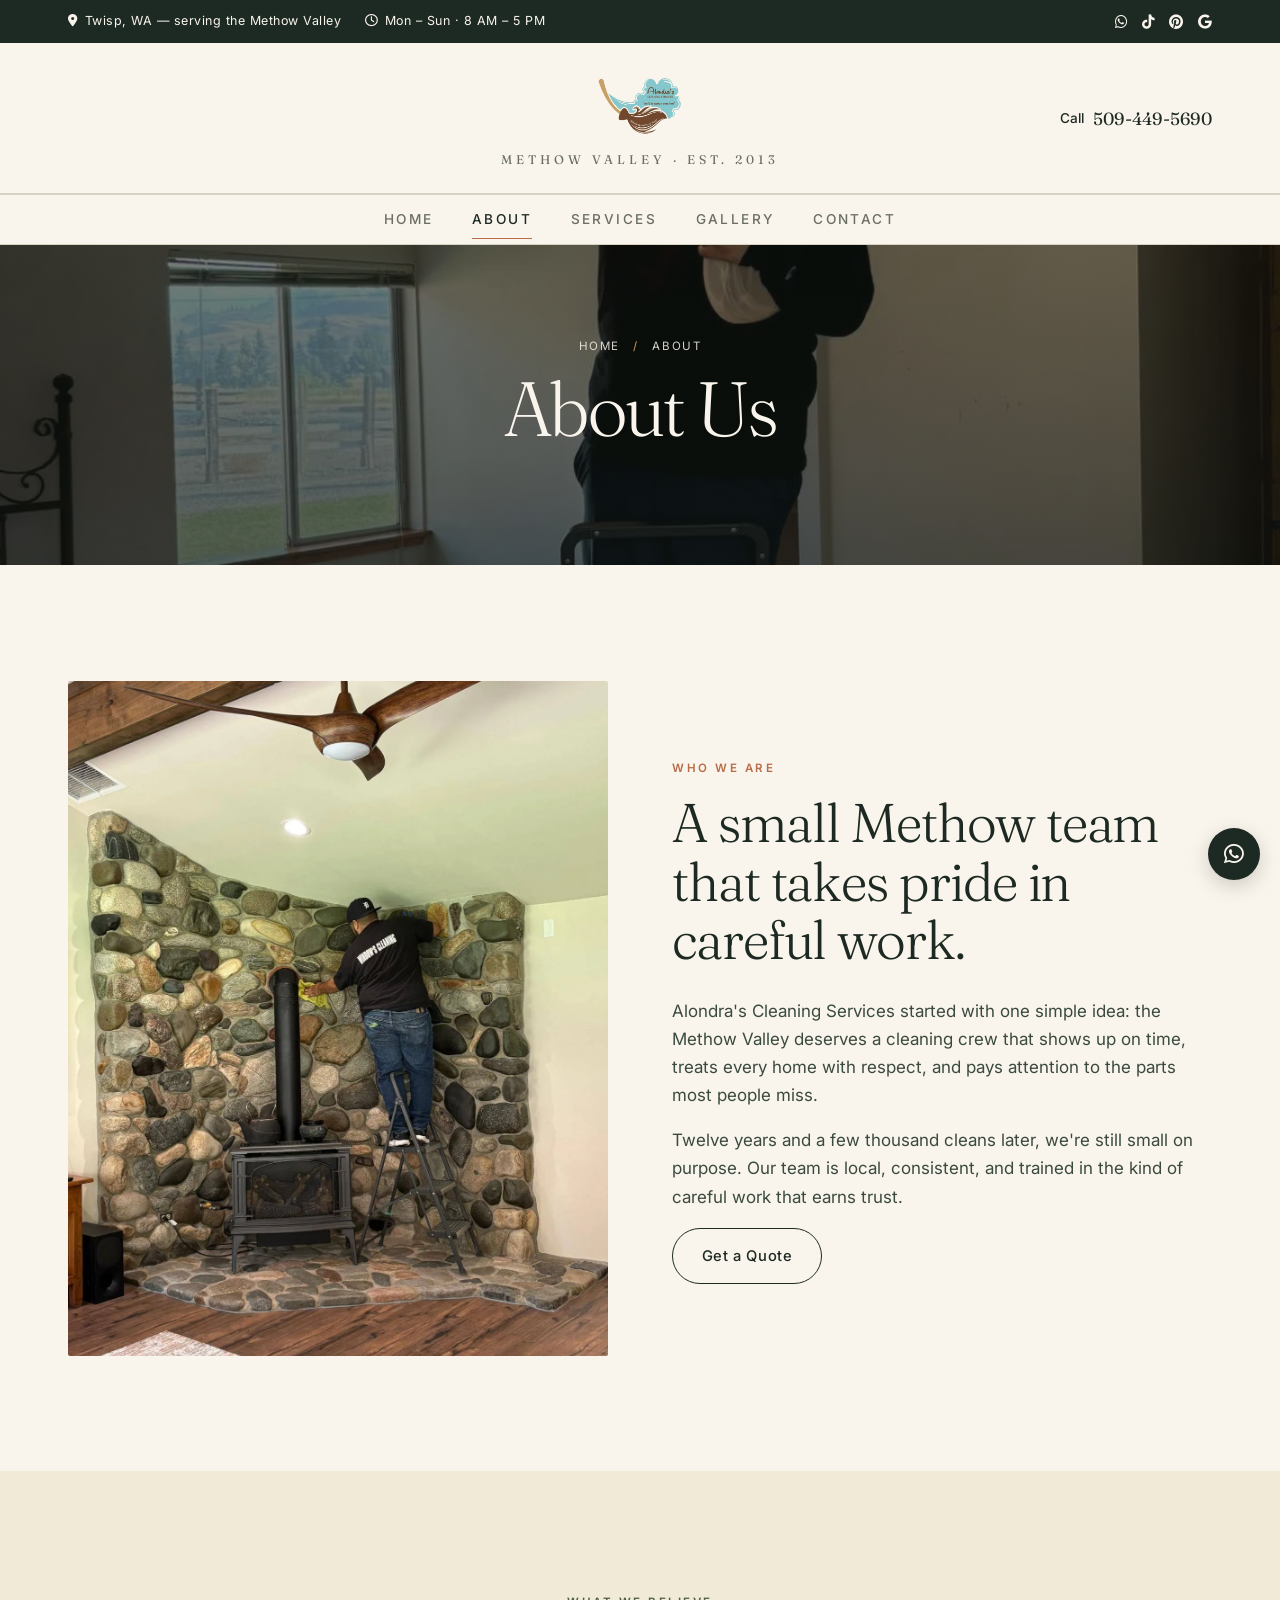
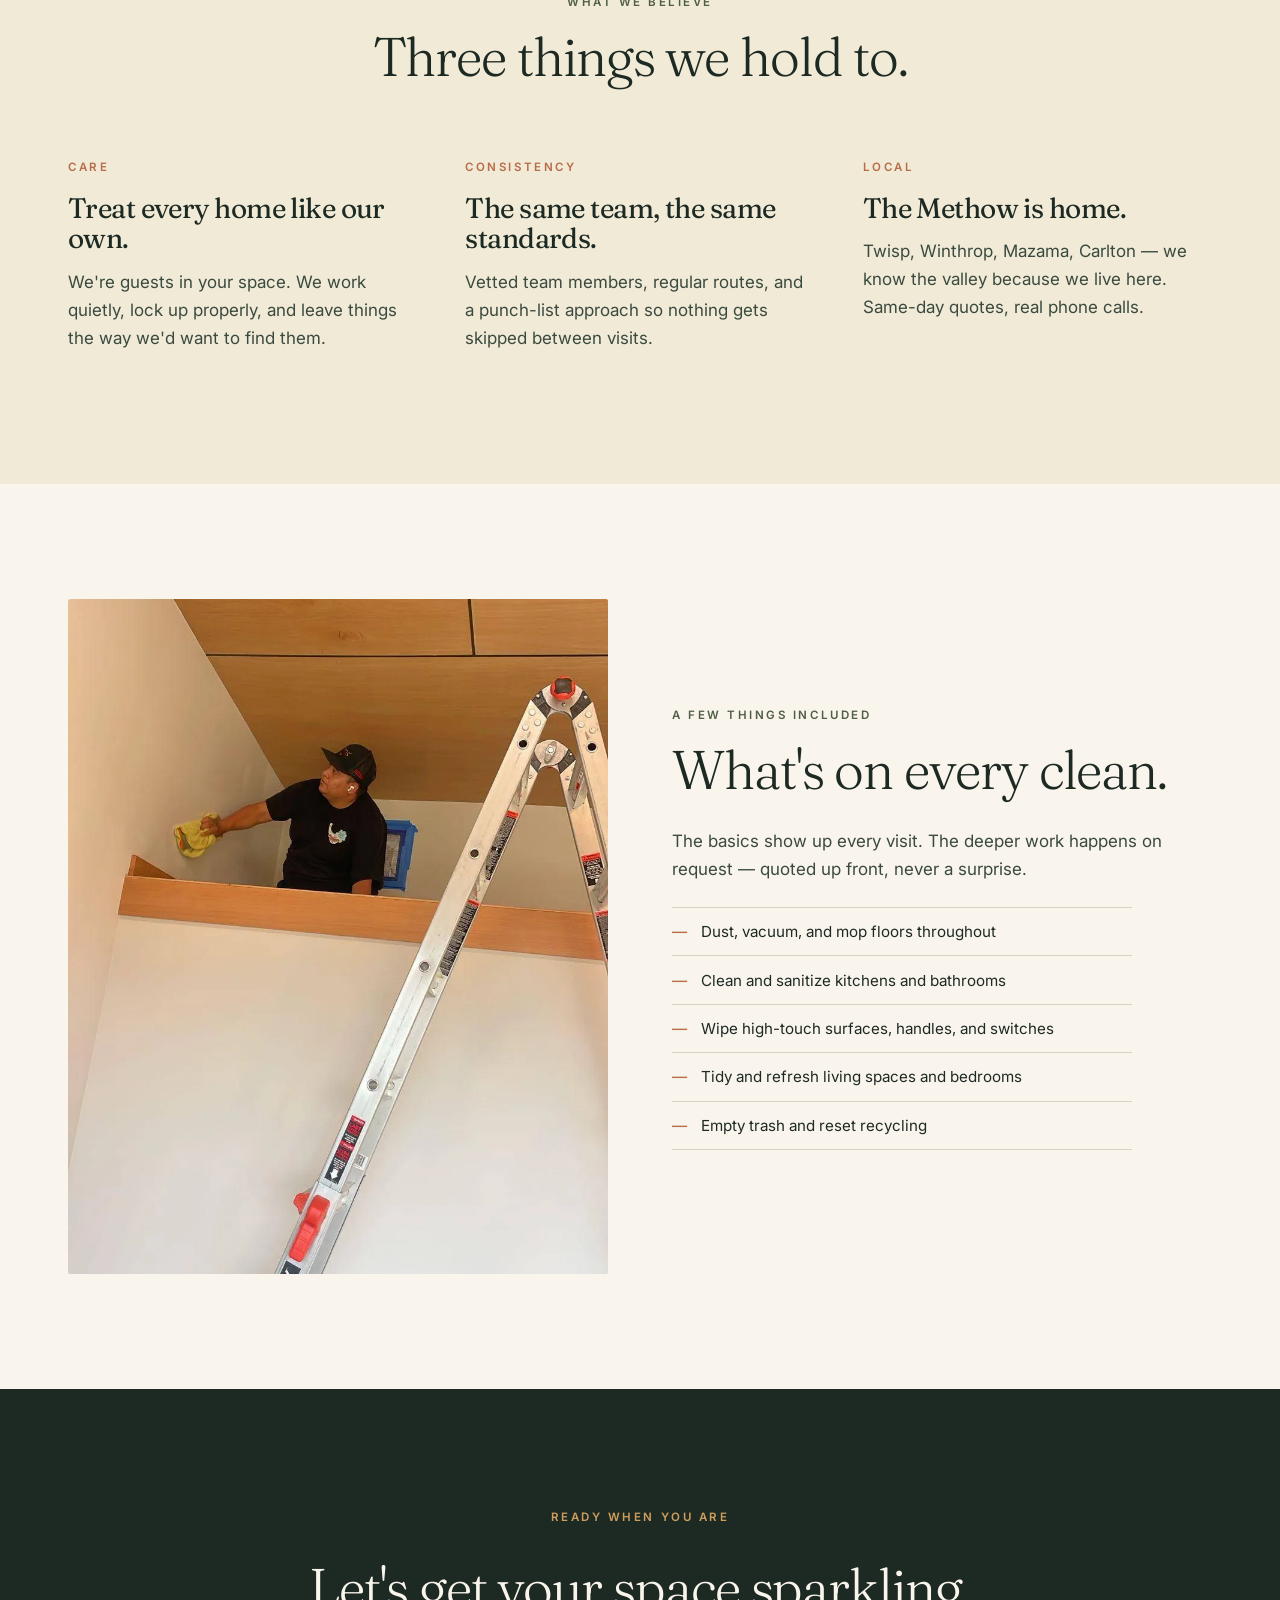
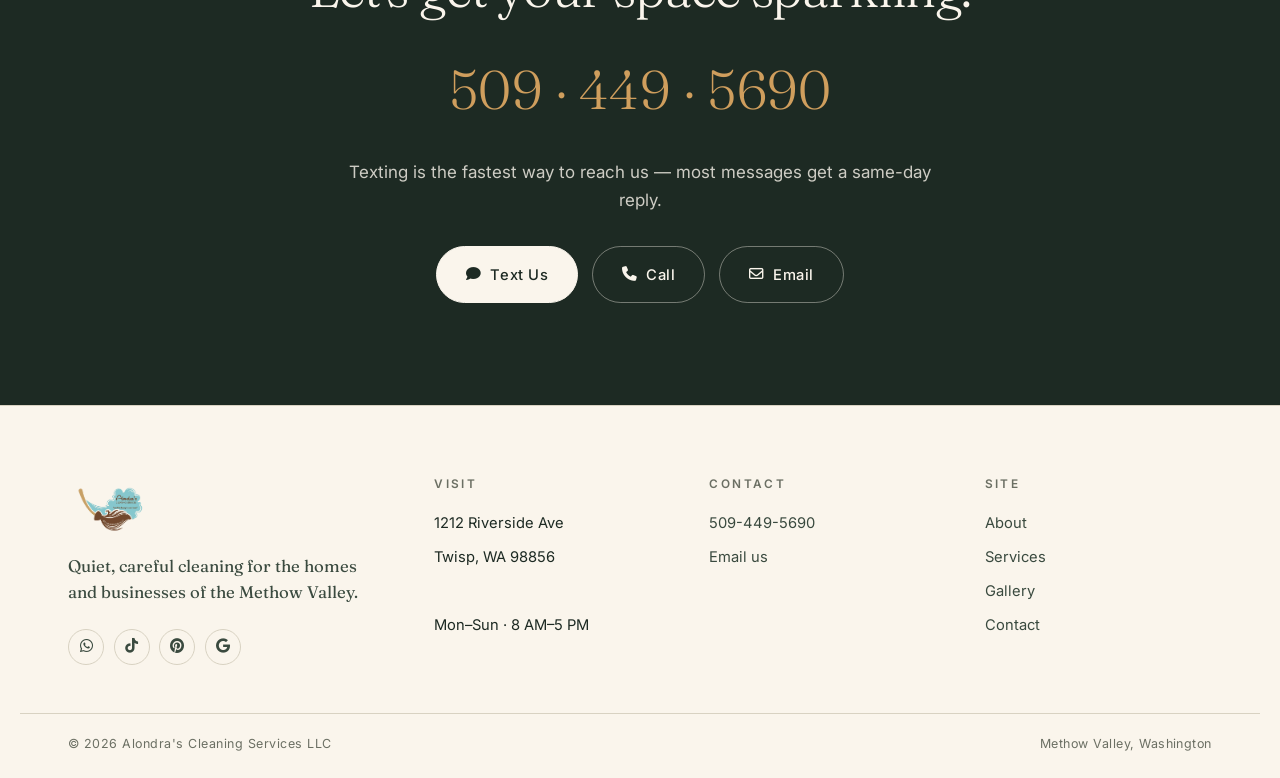
==== commit 787e04bc: "Self-host all images: download 11 assets from CRM firebase to public/images/ — decouples site from o" ====
--- a/public/about.html
+++ b/public/about.html
@@ -5,7 +5,7 @@
   <meta name="viewport" content="width=device-width, initial-scale=1" />
   <title>About — Alondra's Cleaning Services LLC</title>
   <meta name="description" content="Locally owned cleaning service rooted in the Methow Valley. Meet Alondra and the team." />
-  <link rel="icon" type="image/webp" href="https://firebasestorage.googleapis.com/v0/b/interscopemediacrm.appspot.com/o/Clientes%2Fb03e5cfa-d159-422f-95df-f5fbe73e26fc%2Fb03e5cfa-d159-422f-95df-f5fbe73e26fc_redesLogo.webp?alt=media&token=17749670-7d78-49a3-b620-79cc10e342fc" />
+  <link rel="icon" type="image/webp" href="images/21016f-b03e5cfa-d159-422f-95df-f5fbe73e26fc_redesLogo.webp" />
   <link rel="preconnect" href="https://fonts.googleapis.com" />
   <link rel="preconnect" href="https://fonts.gstatic.com" crossorigin />
   <link href="https://fonts.googleapis.com/css2?family=Fraunces:ital,opsz,wght@0,9..144,300;0,9..144,400;0,9..144,500;1,9..144,300;1,9..144,400&family=Inter:wght@400;500;600;700&display=swap" rel="stylesheet" />
@@ -35,7 +35,7 @@
       <button class="nav-toggle" id="navToggle" aria-controls="primaryNav" aria-expanded="false">Menu</button>
     </div>
     <a class="brand" href="index.html" aria-label="Alondra's Cleaning Services LLC">
-      <img src="https://firebasestorage.googleapis.com/v0/b/interscopemediacrm.appspot.com/o/Clientes%2Fb03e5cfa-d159-422f-95df-f5fbe73e26fc%2Fb03e5cfa-d159-422f-95df-f5fbe73e26fc_normalLogo.webp?alt=media&token=9a50c1b2-0d53-4738-98d7-91836d65528a" alt="Alondra's Cleaning Services LLC" />
+      <img src="images/a21b0e-b03e5cfa-d159-422f-95df-f5fbe73e26fc_normalLogo.webp" alt="Alondra's Cleaning Services LLC" />
       <span class="brand-mark">Methow Valley · Est. 2013</span>
     </a>
     <div class="utility-fixed-right">
@@ -53,7 +53,7 @@
   </div>
 </nav>
 
-<section class="page-hero" style="background-image: url('https://firebasestorage.googleapis.com/v0/b/interscopemediacrm.appspot.com/o/galleryClientes%2Fb03e5cfa-d159-422f-95df-f5fbe73e26fc%2FfotosCliente%2F0%20(19)-5115.webp?alt=media&token=5f76010a-37ec-4799-85b5-b64b240b657a');">
+<section class="page-hero" style="background-image: url('images/bed2b4-asset.webp');">
   <div class="container">
     <p class="crumb"><a href="index.html">Home</a> <span class="sep">/</span> About</p>
     <h1>About Us</h1>
@@ -62,7 +62,7 @@
 
 <section>
   <div class="container split">
-    <div class="split-img-frame"><img src="https://firebasestorage.googleapis.com/v0/b/interscopemediacrm.appspot.com/o/galleryClientes%2Fb03e5cfa-d159-422f-95df-f5fbe73e26fc%2FfotosCliente%2F0%20(22)-392.webp?alt=media&token=61de97a1-c4f6-40b1-be92-b7991663feb2" alt="Cleaning a river-rock fireplace in a Methow home" /></div>
+    <div class="split-img-frame"><img src="images/51b20b-asset.webp" alt="Cleaning a river-rock fireplace in a Methow home" /></div>
     <div>
       <p class="eyebrow">Who we are</p>
       <h2>A small Methow team that takes pride in careful work.</h2>
@@ -113,7 +113,7 @@
         <li>Empty trash and reset recycling</li>
       </ul>
     </div>
-    <div class="split-img-frame"><img src="https://firebasestorage.googleapis.com/v0/b/interscopemediacrm.appspot.com/o/galleryClientes%2Fb03e5cfa-d159-422f-95df-f5fbe73e26fc%2FfotosCliente%2F0%20(24)-2443.webp?alt=media&token=19233d18-f1ed-474b-b065-57d63f7d0bdb" alt="Cleaning a high-ceilinged interior" /></div>
+    <div class="split-img-frame"><img src="images/97e7e7-asset.webp" alt="Cleaning a high-ceilinged interior" /></div>
   </div>
 </section>
 
@@ -135,7 +135,7 @@
 <footer class="site-footer">
   <div class="container footer-top">
     <div class="footer-brand">
-      <img src="https://firebasestorage.googleapis.com/v0/b/interscopemediacrm.appspot.com/o/Clientes%2Fb03e5cfa-d159-422f-95df-f5fbe73e26fc%2Fb03e5cfa-d159-422f-95df-f5fbe73e26fc_normalLogo.webp?alt=media&token=9a50c1b2-0d53-4738-98d7-91836d65528a" alt="" />
+      <img src="images/a21b0e-b03e5cfa-d159-422f-95df-f5fbe73e26fc_normalLogo.webp" alt="" />
       <p>Quiet, careful cleaning for the homes and businesses of the Methow Valley.</p>
       <div class="socials">
         <a href="https://wa.me/+15094495690" aria-label="WhatsApp"><i class="fa-brands fa-whatsapp"></i></a>
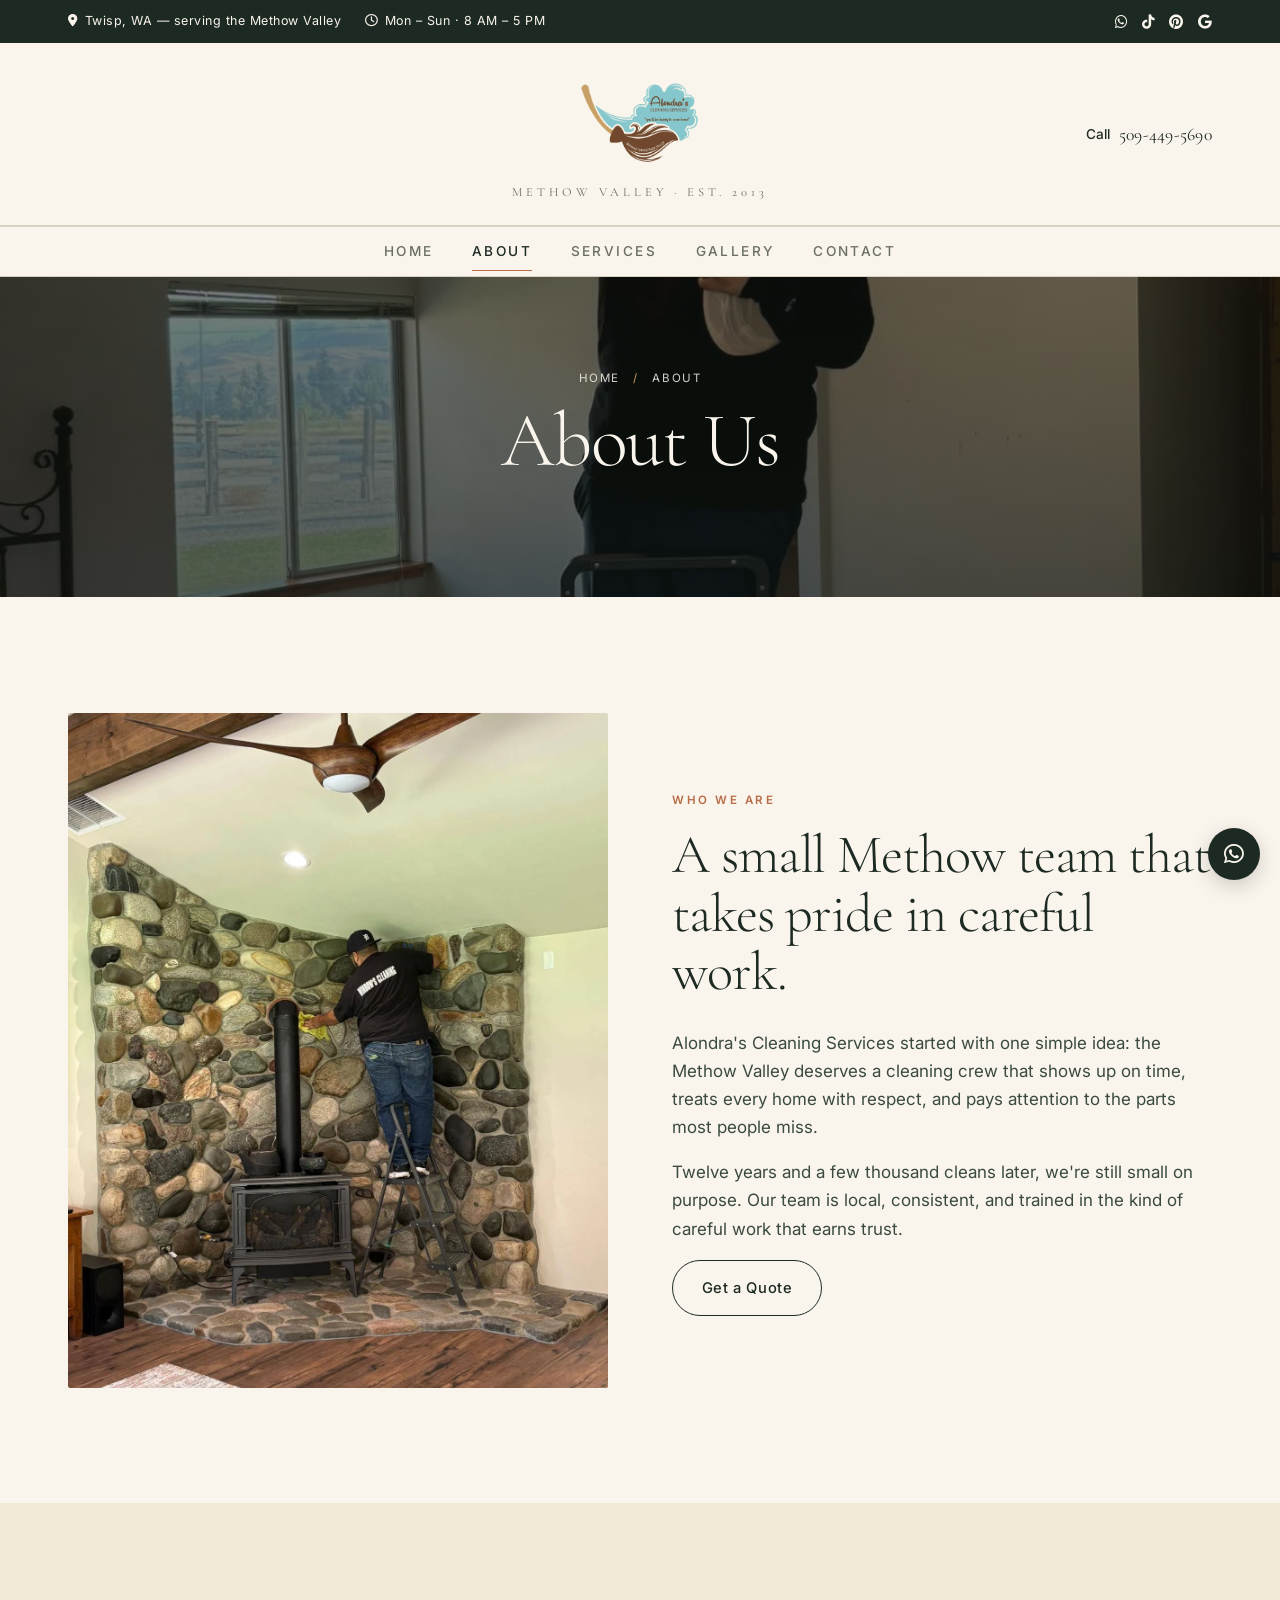
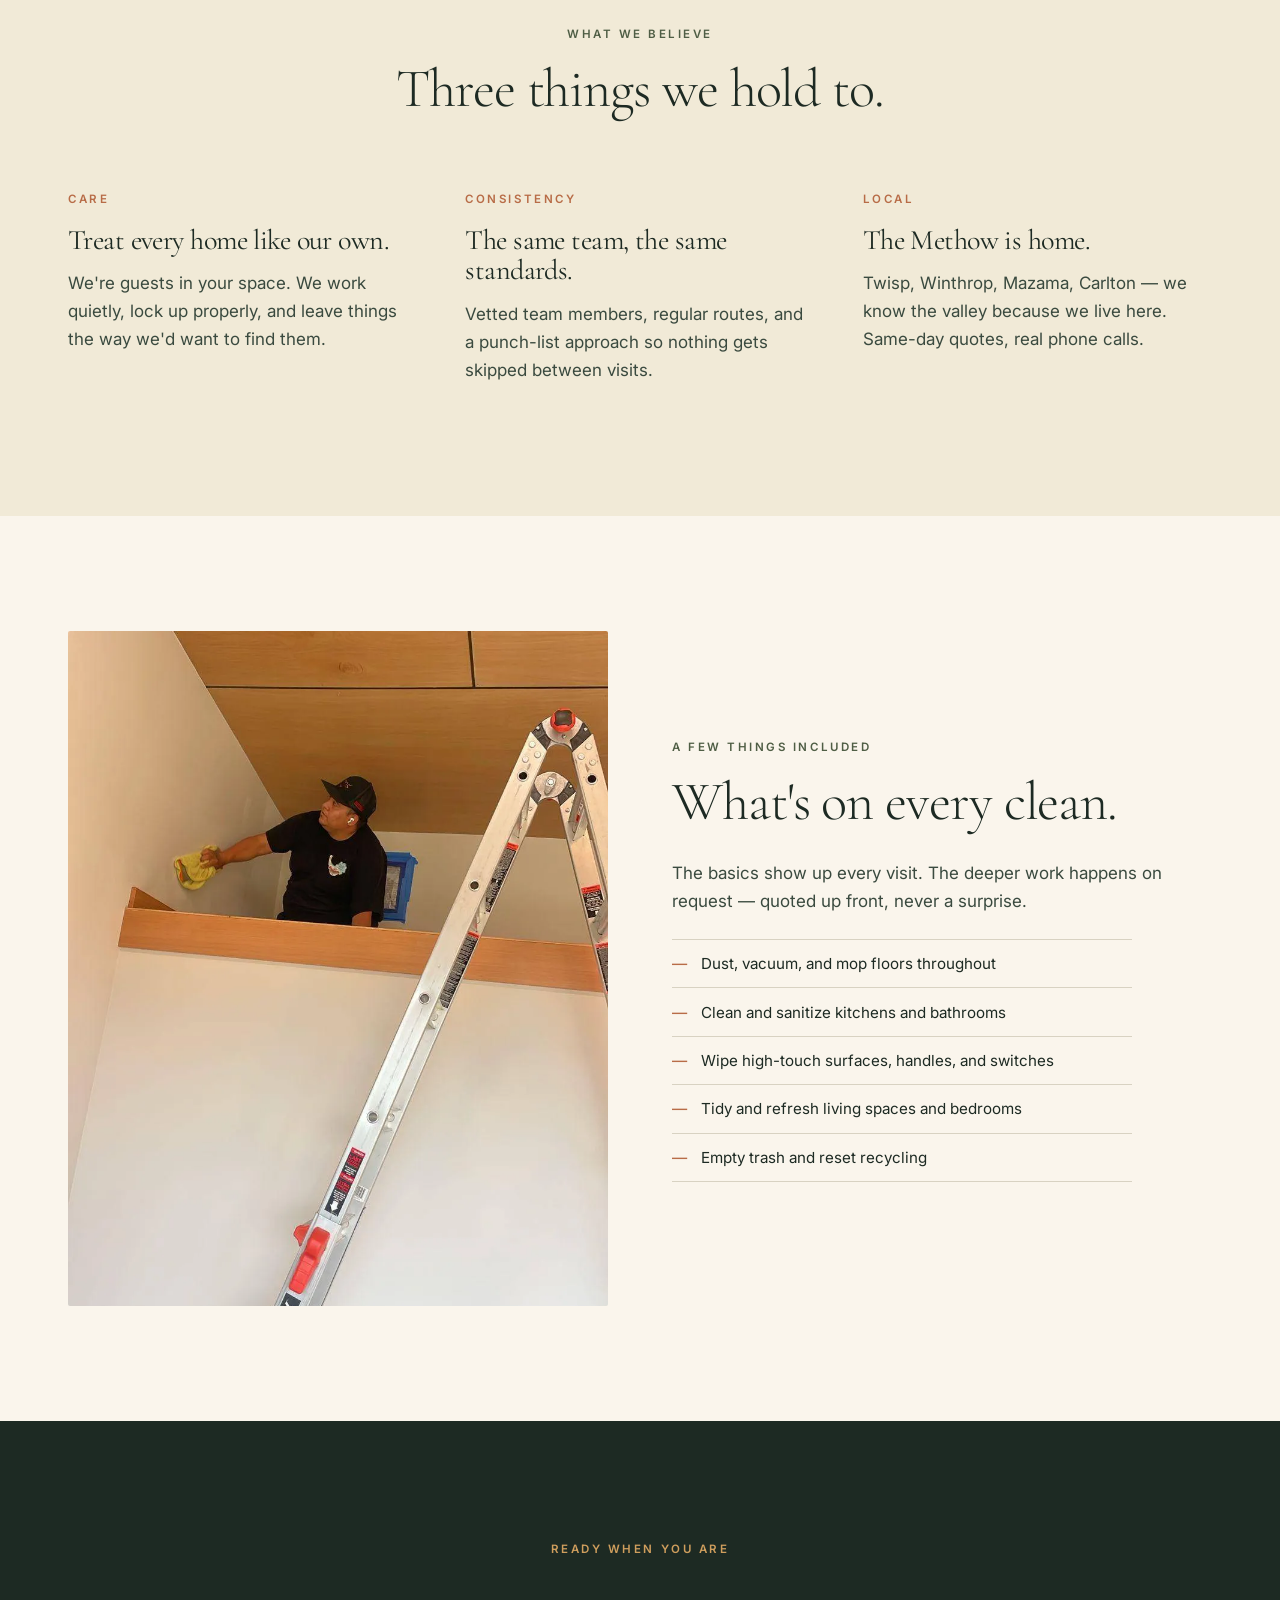
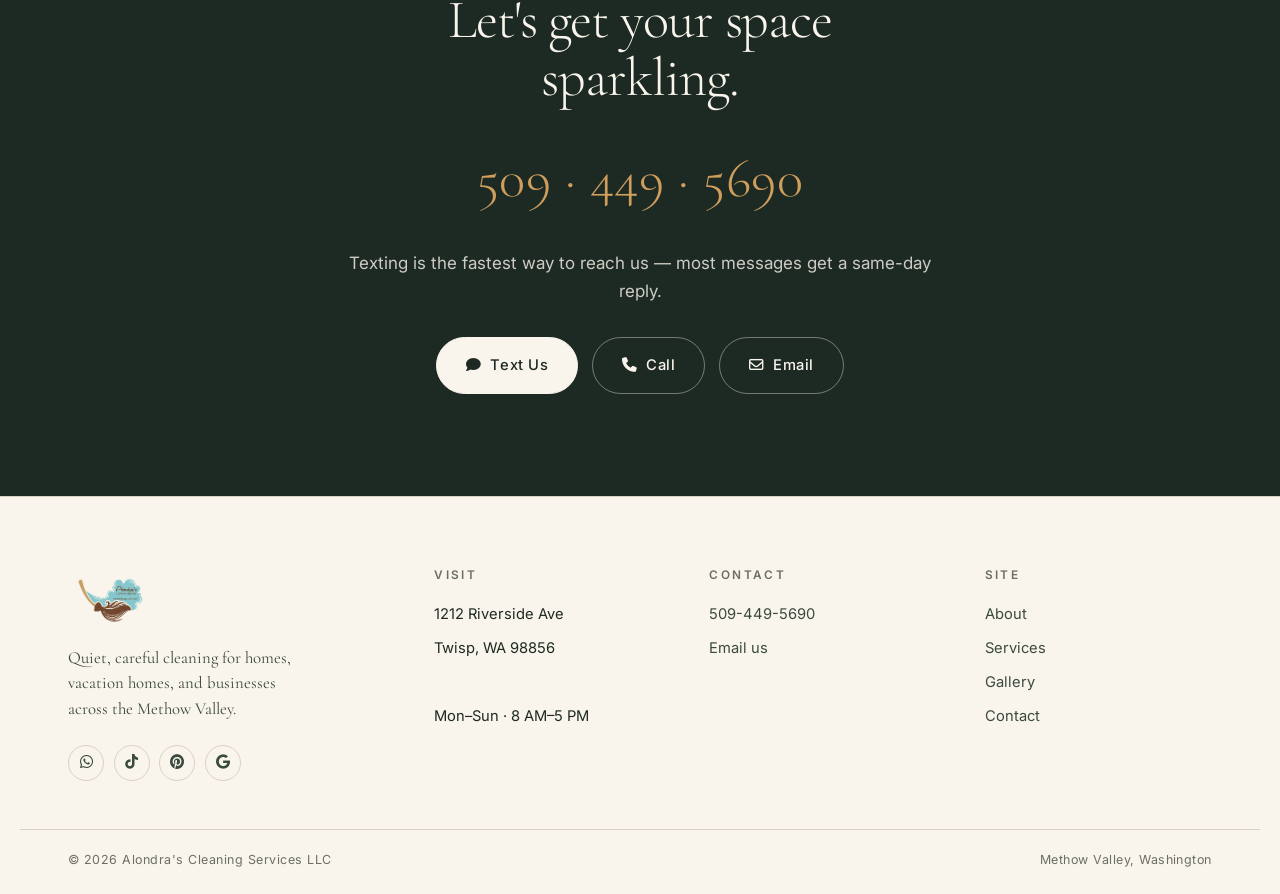
==== commit 2e21bfbe: "Swap Fraunces → Cormorant Garamond, bump logo (78→110px), add vacation homes to customer copy" ====
--- a/public/about.html
+++ b/public/about.html
@@ -8,7 +8,7 @@
   <link rel="icon" type="image/webp" href="images/21016f-b03e5cfa-d159-422f-95df-f5fbe73e26fc_redesLogo.webp" />
   <link rel="preconnect" href="https://fonts.googleapis.com" />
   <link rel="preconnect" href="https://fonts.gstatic.com" crossorigin />
-  <link href="https://fonts.googleapis.com/css2?family=Fraunces:ital,opsz,wght@0,9..144,300;0,9..144,400;0,9..144,500;1,9..144,300;1,9..144,400&family=Inter:wght@400;500;600;700&display=swap" rel="stylesheet" />
+  <link href="https://fonts.googleapis.com/css2?family=Cormorant+Garamond:ital,wght@0,300;0,400;0,500;0,600;0,700;1,300;1,400;1,500;1,600&family=Inter:wght@400;500;600;700&display=swap" rel="stylesheet" />
   <link rel="stylesheet" href="https://cdnjs.cloudflare.com/ajax/libs/font-awesome/6.5.1/css/all.min.css" />
   <link rel="stylesheet" href="styles.css" />
 </head>
@@ -136,7 +136,7 @@
   <div class="container footer-top">
     <div class="footer-brand">
       <img src="images/a21b0e-b03e5cfa-d159-422f-95df-f5fbe73e26fc_normalLogo.webp" alt="" />
-      <p>Quiet, careful cleaning for the homes and businesses of the Methow Valley.</p>
+      <p>Quiet, careful cleaning for homes, vacation homes, and businesses across the Methow Valley.</p>
       <div class="socials">
         <a href="https://wa.me/+15094495690" aria-label="WhatsApp"><i class="fa-brands fa-whatsapp"></i></a>
         <a href="https://www.tiktok.com/@alondras.cleaning1" aria-label="TikTok"><i class="fa-brands fa-tiktok"></i></a>
--- a/public/styles.css
+++ b/public/styles.css
@@ -33,14 +33,13 @@
 a:hover { color: var(--clay); }
 
 h1, h2, h3, h4 {
-  font-family: 'Fraunces', 'Georgia', serif;
+  font-family: 'Cormorant Garamond', 'Georgia', serif;
   font-weight: 400;
   font-style: normal;
   color: var(--ink);
   line-height: 1.08;
   letter-spacing: -0.02em;
   margin: 0 0 0.5em;
-  font-variation-settings: "SOFT" 30, "WONK" 0;
 }
 h1 { font-size: clamp(2.4rem, 6vw, 5rem); font-weight: 300; }
 h2 { font-size: clamp(2rem, 4.5vw, 3.4rem); font-weight: 300; }
@@ -137,9 +136,9 @@
   align-items: center;
   gap: 0.4rem;
 }
-.brand img { height: 78px; width: auto; }
+.brand img { height: 110px; width: auto; }
 .brand-mark {
-  font-family: 'Fraunces', serif;
+  font-family: 'Cormorant Garamond', 'Georgia', serif;
   font-size: 0.78rem;
   letter-spacing: 0.32em;
   text-transform: uppercase;
@@ -160,7 +159,7 @@
   letter-spacing: 0.02em;
 }
 .header-cta .phone {
-  font-family: 'Fraunces', serif;
+  font-family: 'Cormorant Garamond', 'Georgia', serif;
   font-size: 1.1rem;
   font-weight: 400;
 }
@@ -217,7 +216,7 @@
     gap: 0.6rem;
     padding-top: 1rem; padding-bottom: 1rem;
   }
-  .brand img { height: 56px; }
+  .brand img { height: 80px; }
   .brand-mark { font-size: 0.62rem; letter-spacing: 0.2em; }
   .utility-fixed-right { display: none; }
   .nav-toggle { display: inline-block; justify-self: start; }
@@ -285,7 +284,7 @@
   z-index: 1;
   text-align: right;
   font-style: italic;
-  font-family: 'Fraunces', serif;
+  font-family: 'Cormorant Garamond', 'Georgia', serif;
   text-transform: none;
   letter-spacing: 0.01em;
   font-size: 0.85rem;
@@ -343,7 +342,7 @@
 }
 .signal strong {
   display: block;
-  font-family: 'Fraunces', serif;
+  font-family: 'Cormorant Garamond', 'Georgia', serif;
   font-size: clamp(2.4rem, 4vw, 3rem);
   font-weight: 300;
   color: var(--ink);
@@ -436,7 +435,7 @@
 .service-tile h3 { color: var(--ink); margin-bottom: 0.6rem; }
 .service-tile p { font-size: 0.95rem; color: var(--muted); flex: 1; }
 .service-tile .num {
-  font-family: 'Fraunces', serif;
+  font-family: 'Cormorant Garamond', 'Georgia', serif;
   font-style: italic;
   font-size: 1.15rem;
   color: var(--clay);
@@ -473,7 +472,7 @@
 }
 .service-row .service-row-img img { width: 100%; height: 100%; object-fit: cover; }
 .service-row .num {
-  font-family: 'Fraunces', serif;
+  font-family: 'Cormorant Garamond', 'Georgia', serif;
   font-style: italic;
   font-size: 1.1rem;
   color: var(--clay);
@@ -498,7 +497,7 @@
   background: var(--cream);
   padding: 1.5rem 1rem;
   text-align: center;
-  font-family: 'Fraunces', serif;
+  font-family: 'Cormorant Garamond', 'Georgia', serif;
   font-size: 1.4rem;
   font-weight: 300;
 }
@@ -510,7 +509,7 @@
   margin: 0 auto;
 }
 .quote blockquote {
-  font-family: 'Fraunces', serif;
+  font-family: 'Cormorant Garamond', 'Georgia', serif;
   font-weight: 300;
   font-size: clamp(1.5rem, 3vw, 2.2rem);
   line-height: 1.3;
@@ -540,7 +539,7 @@
 .cta-band p { color: rgba(250,245,236,0.8); max-width: 56ch; margin: 1rem auto 2rem; }
 .cta-band .phone-large {
   display: block;
-  font-family: 'Fraunces', serif;
+  font-family: 'Cormorant Garamond', 'Georgia', serif;
   font-size: clamp(2rem, 5vw, 3.4rem);
   color: var(--tan);
   margin: 1.5rem 0;
@@ -602,7 +601,7 @@
 .contact-side dt:first-of-type { margin-top: 0; }
 .contact-side dd {
   margin: 0;
-  font-family: 'Fraunces', serif;
+  font-family: 'Cormorant Garamond', 'Georgia', serif;
   font-size: 1.2rem;
   font-weight: 300;
 }
@@ -674,7 +673,7 @@
 .site-footer a { color: var(--ink-soft); }
 .site-footer a:hover { color: var(--clay); }
 .site-footer .footer-brand img { height: 60px; margin-bottom: 1rem; }
-.site-footer .footer-brand p { font-family: 'Fraunces', serif; font-size: 1.05rem; line-height: 1.5; max-width: 30ch; }
+.site-footer .footer-brand p { font-family: 'Cormorant Garamond', 'Georgia', serif; font-size: 1.05rem; line-height: 1.5; max-width: 30ch; }
 .site-footer .socials { display: flex; gap: 0.6rem; margin-top: 1.5rem; }
 .site-footer .socials a {
   width: 36px; height: 36px;
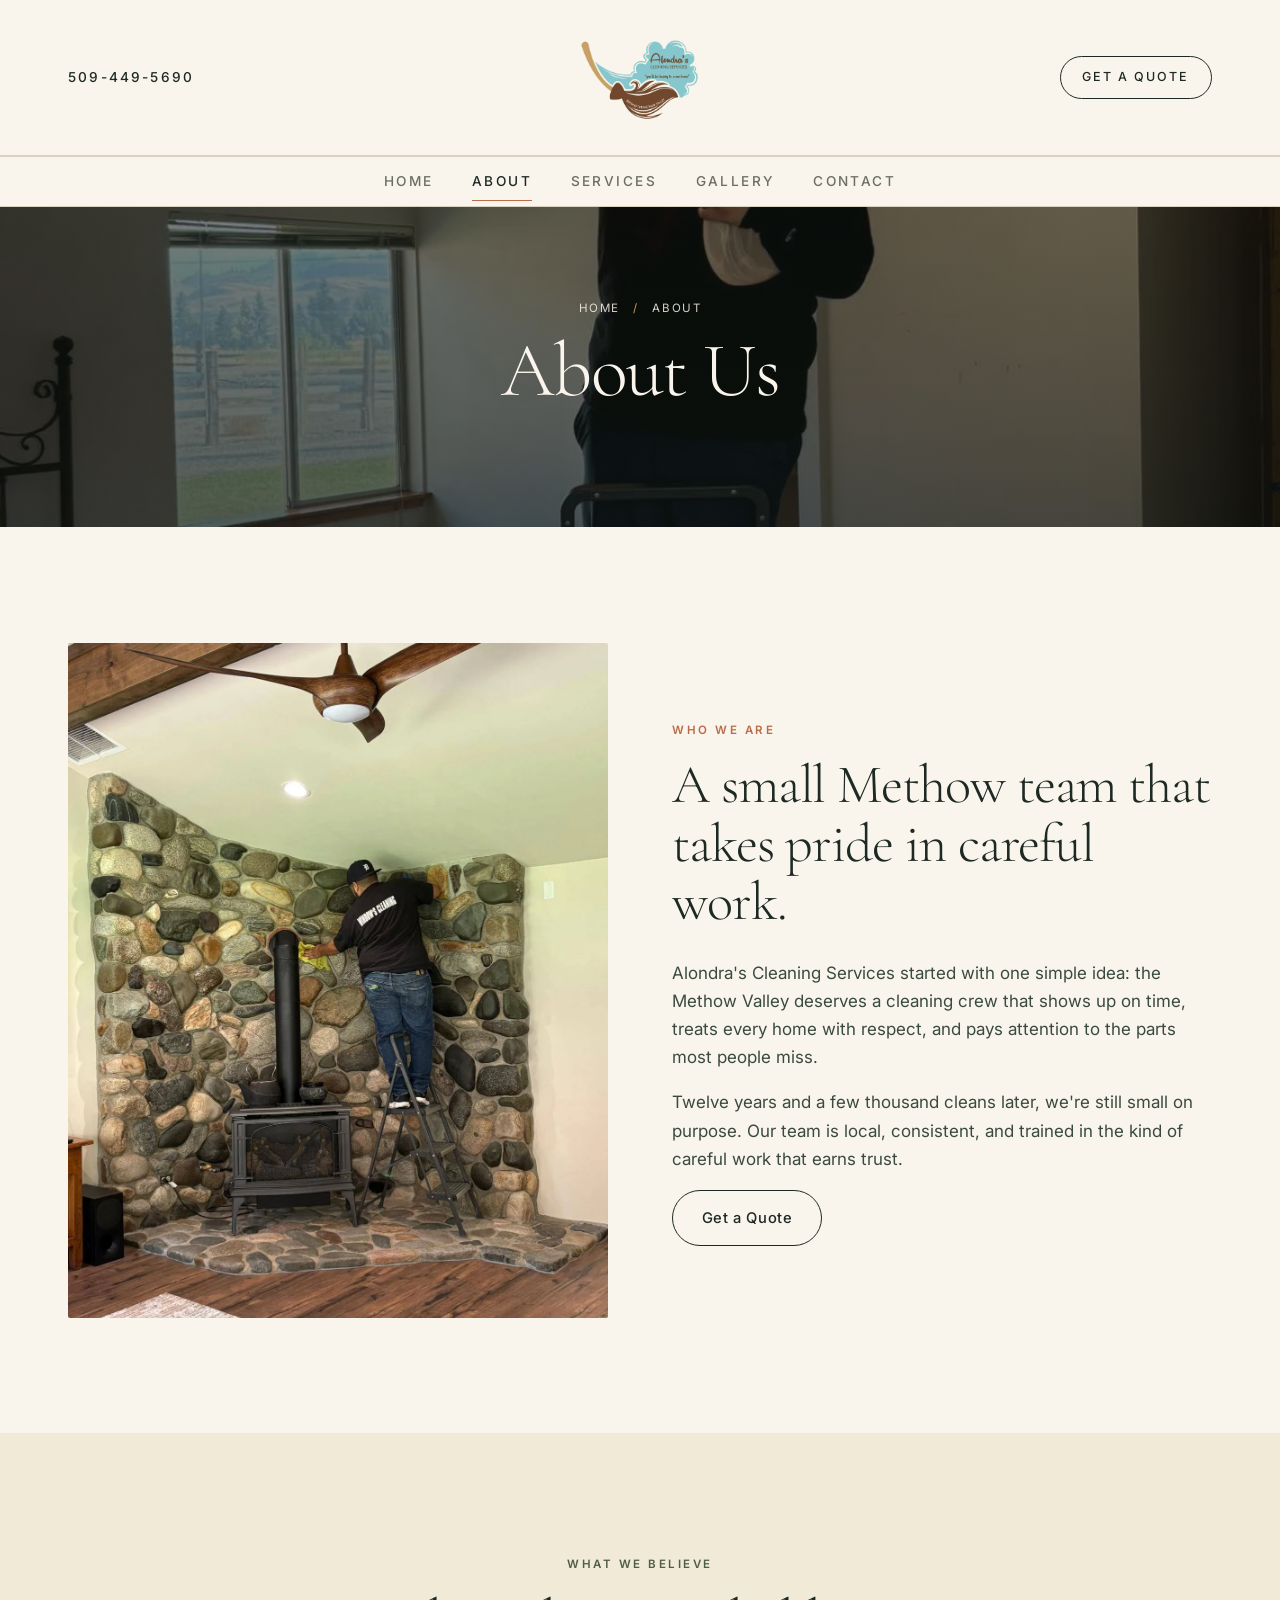
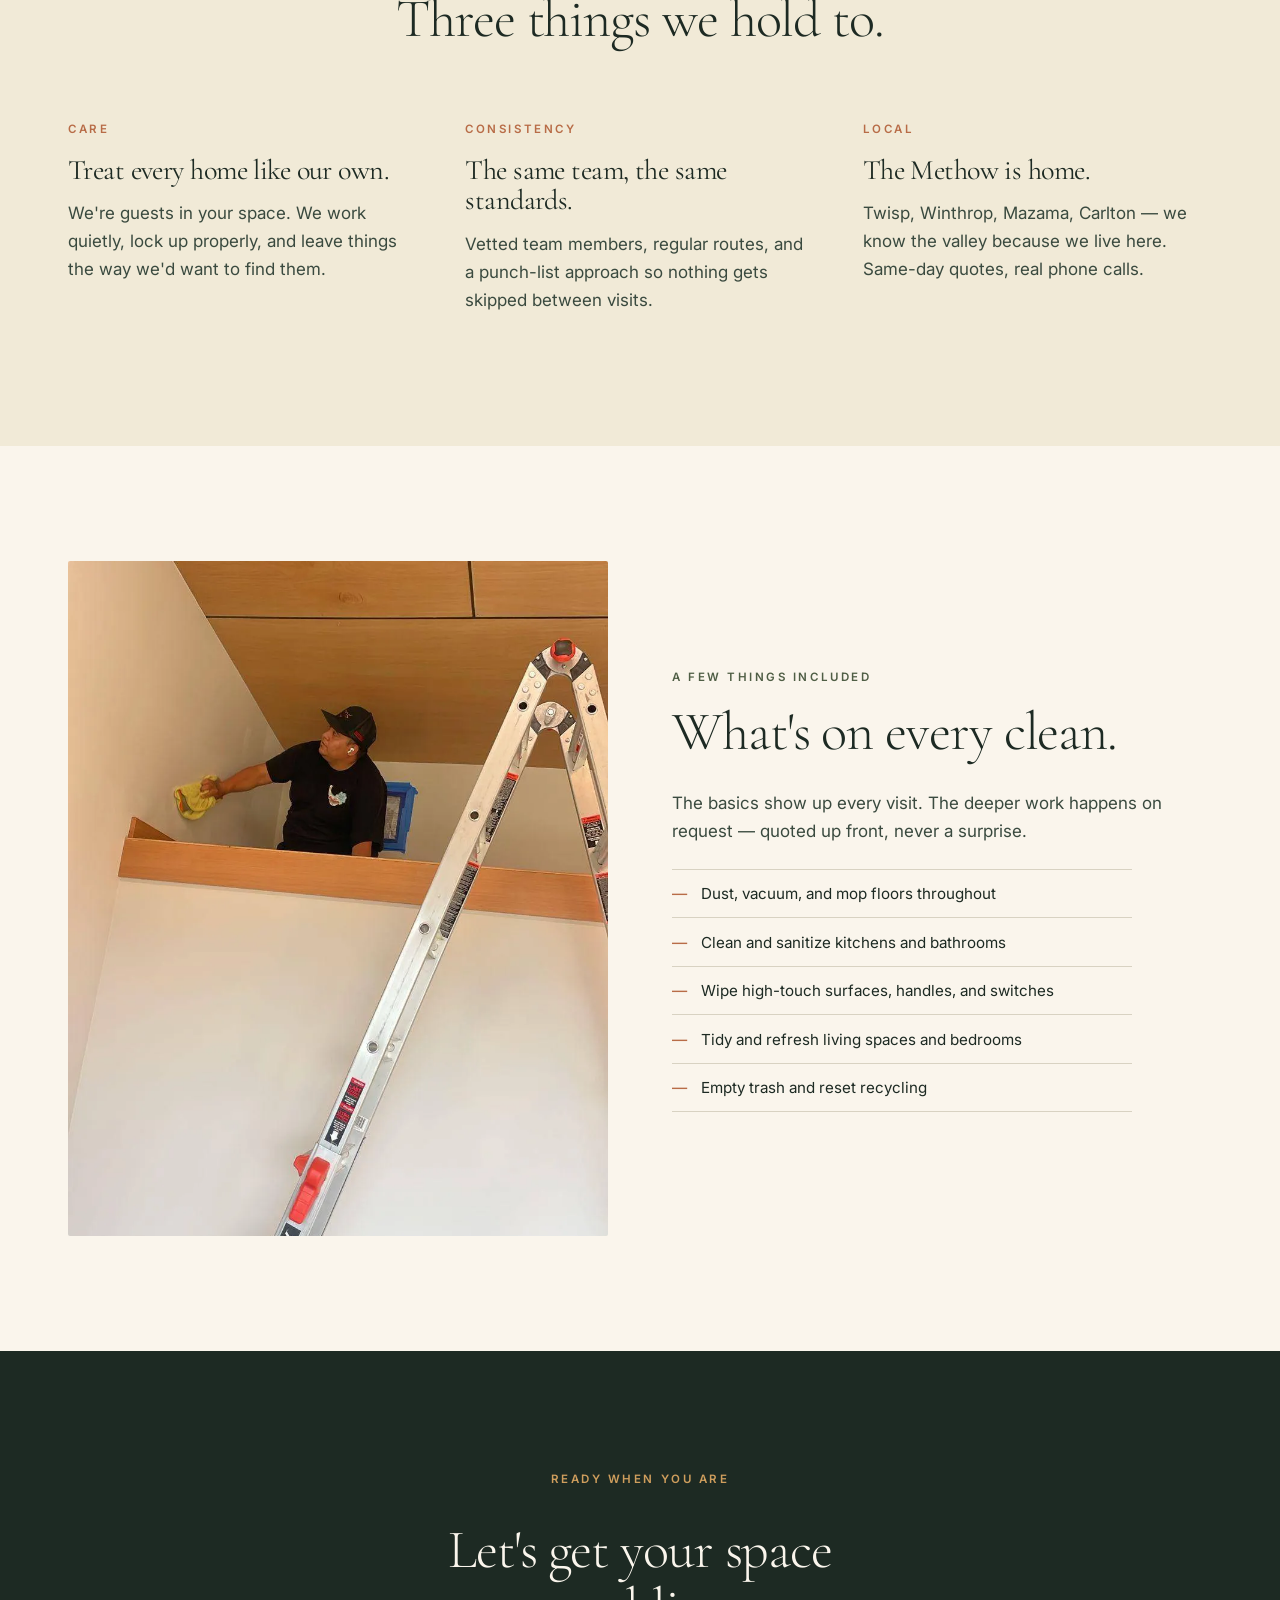
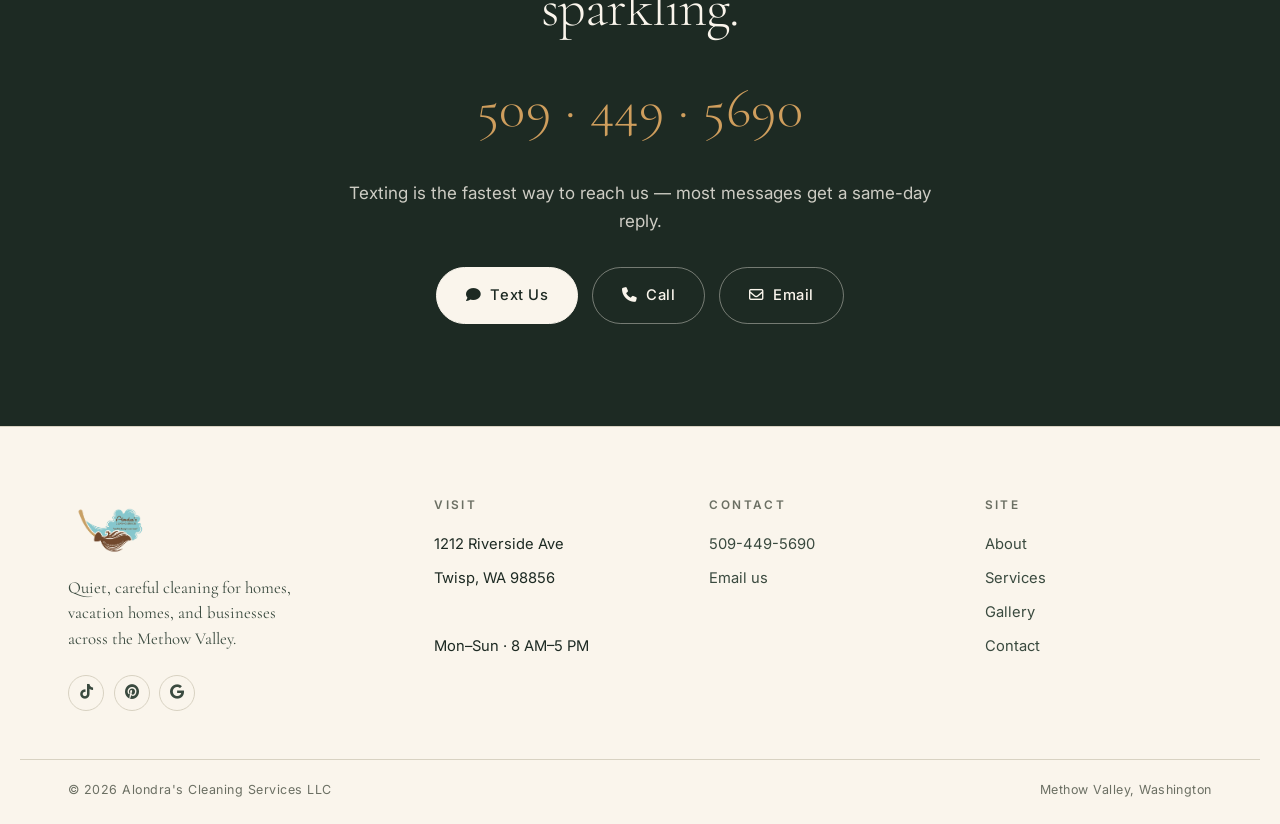
==== commit f2a64ca2: "Strip header redundancy: drop utility bar, balance centered logo (phone | logo | quote), remove What" ====
--- a/public/about.html
+++ b/public/about.html
@@ -14,32 +14,16 @@
 </head>
 <body>
 
-<div class="utility">
-  <div class="container">
-    <div class="utility-info">
-      <span><i class="fa-solid fa-location-dot"></i> Twisp, WA — serving the Methow Valley</span>
-      <span><i class="fa-regular fa-clock"></i> Mon – Sun · 8 AM – 5 PM</span>
-    </div>
-    <div class="utility-social">
-      <a href="https://wa.me/+15094495690" target="_blank" rel="noopener" aria-label="WhatsApp"><i class="fa-brands fa-whatsapp"></i></a>
-      <a href="https://www.tiktok.com/@alondras.cleaning1" target="_blank" rel="noopener" aria-label="TikTok"><i class="fa-brands fa-tiktok"></i></a>
-      <a href="https://www.pinterest.com/alondrascleaningllc/" target="_blank" rel="noopener" aria-label="Pinterest"><i class="fa-brands fa-pinterest"></i></a>
-      <a href="https://g.page/r/CdIszSM9pV25EBM/review" target="_blank" rel="noopener" aria-label="Google reviews"><i class="fa-brands fa-google"></i></a>
-    </div>
-  </div>
-</div>
 
 <header class="site-header">
   <div class="container">
-    <div class="utility-fixed-left">
-      <button class="nav-toggle" id="navToggle" aria-controls="primaryNav" aria-expanded="false">Menu</button>
-    </div>
+    <a class="header-side phone-link" href="tel:+15094495690">509-449-5690</a>
     <a class="brand" href="index.html" aria-label="Alondra's Cleaning Services LLC">
       <img src="images/a21b0e-b03e5cfa-d159-422f-95df-f5fbe73e26fc_normalLogo.webp" alt="Alondra's Cleaning Services LLC" />
-      <span class="brand-mark">Methow Valley · Est. 2013</span>
     </a>
-    <div class="utility-fixed-right">
-      <a class="header-cta" href="tel:+15094495690"><span>Call</span> <span class="phone">509-449-5690</span></a>
+    <div class="header-side cta-side">
+      <a class="cta-link" href="contact.html">Get a Quote</a>
+      <button class="nav-toggle" id="navToggle" aria-controls="primaryNav" aria-expanded="false">Menu</button>
     </div>
   </div>
 </header>
@@ -138,7 +122,6 @@
       <img src="images/a21b0e-b03e5cfa-d159-422f-95df-f5fbe73e26fc_normalLogo.webp" alt="" />
       <p>Quiet, careful cleaning for homes, vacation homes, and businesses across the Methow Valley.</p>
       <div class="socials">
-        <a href="https://wa.me/+15094495690" aria-label="WhatsApp"><i class="fa-brands fa-whatsapp"></i></a>
         <a href="https://www.tiktok.com/@alondras.cleaning1" aria-label="TikTok"><i class="fa-brands fa-tiktok"></i></a>
         <a href="https://www.pinterest.com/alondrascleaningllc/" aria-label="Pinterest"><i class="fa-brands fa-pinterest"></i></a>
         <a href="https://g.page/r/CdIszSM9pV25EBM/review" aria-label="Google"><i class="fa-brands fa-google"></i></a>
@@ -175,7 +158,6 @@
     <span>Methow Valley, Washington</span>
   </div>
 </footer>
-<a class="fab" href="https://wa.me/+15094495690" target="_blank" rel="noopener" aria-label="WhatsApp"><i class="fa-brands fa-whatsapp"></i></a>
 <script src="script.js"></script>
 </body>
 </html>
--- a/public/styles.css
+++ b/public/styles.css
@@ -137,32 +137,38 @@
   gap: 0.4rem;
 }
 .brand img { height: 110px; width: auto; }
-.brand-mark {
-  font-family: 'Cormorant Garamond', 'Georgia', serif;
+
+.header-side {
+  font-size: 0.85rem;
+  letter-spacing: 0.16em;
+  text-transform: uppercase;
+  color: var(--ink);
+  font-weight: 500;
+}
+.header-side.phone-link {
+  grid-column: 1;
+  justify-self: start;
+}
+.header-side.cta-side {
+  grid-column: 3;
+  justify-self: end;
+  display: flex;
+  align-items: center;
+  gap: 1rem;
+}
+.cta-link {
+  display: inline-block;
+  padding: 0.65rem 1.35rem;
+  border: 1px solid var(--ink);
+  border-radius: 999px;
+  color: var(--ink);
   font-size: 0.78rem;
-  letter-spacing: 0.32em;
-  text-transform: uppercase;
-  color: var(--muted);
-  font-weight: 400;
-}
-.utility-fixed-left { grid-column: 1; }
-.utility-fixed-right { grid-column: 3; justify-self: end; }
-.utility-fixed-left .nav-toggle,
-.utility-fixed-right .header-cta {
-  font-size: 0.85rem;
-}
-.header-cta {
-  display: inline-flex;
-  align-items: center;
-  gap: 0.5rem;
+  letter-spacing: 0.16em;
+  text-transform: uppercase;
   font-weight: 500;
-  letter-spacing: 0.02em;
-}
-.header-cta .phone {
-  font-family: 'Cormorant Garamond', 'Georgia', serif;
-  font-size: 1.1rem;
-  font-weight: 400;
-}
+  transition: all 0.2s;
+}
+.cta-link:hover { background: var(--ink); color: var(--cream); }
 
 .primary-nav {
   border-top: 1px solid var(--rule);
@@ -217,15 +223,14 @@
     padding-top: 1rem; padding-bottom: 1rem;
   }
   .brand img { height: 80px; }
-  .brand-mark { font-size: 0.62rem; letter-spacing: 0.2em; }
-  .utility-fixed-right { display: none; }
-  .nav-toggle { display: inline-block; justify-self: start; }
+  .header-side.phone-link { font-size: 0.78rem; letter-spacing: 0.1em; }
+  .cta-link { display: none; }
+  .nav-toggle { display: inline-block; }
   .primary-nav { display: none; }
   .primary-nav.open { display: block; }
   .primary-nav .container { flex-direction: column; gap: 0; padding: 0; }
   .primary-nav a { padding: 1rem var(--gutter); border-bottom: 1px solid var(--rule); width: 100%; text-align: center; }
   .primary-nav a.active::after { display: none; }
-  .utility-info { gap: 0.9rem; font-size: 0.72rem; }
 }
 
 /* HERO */
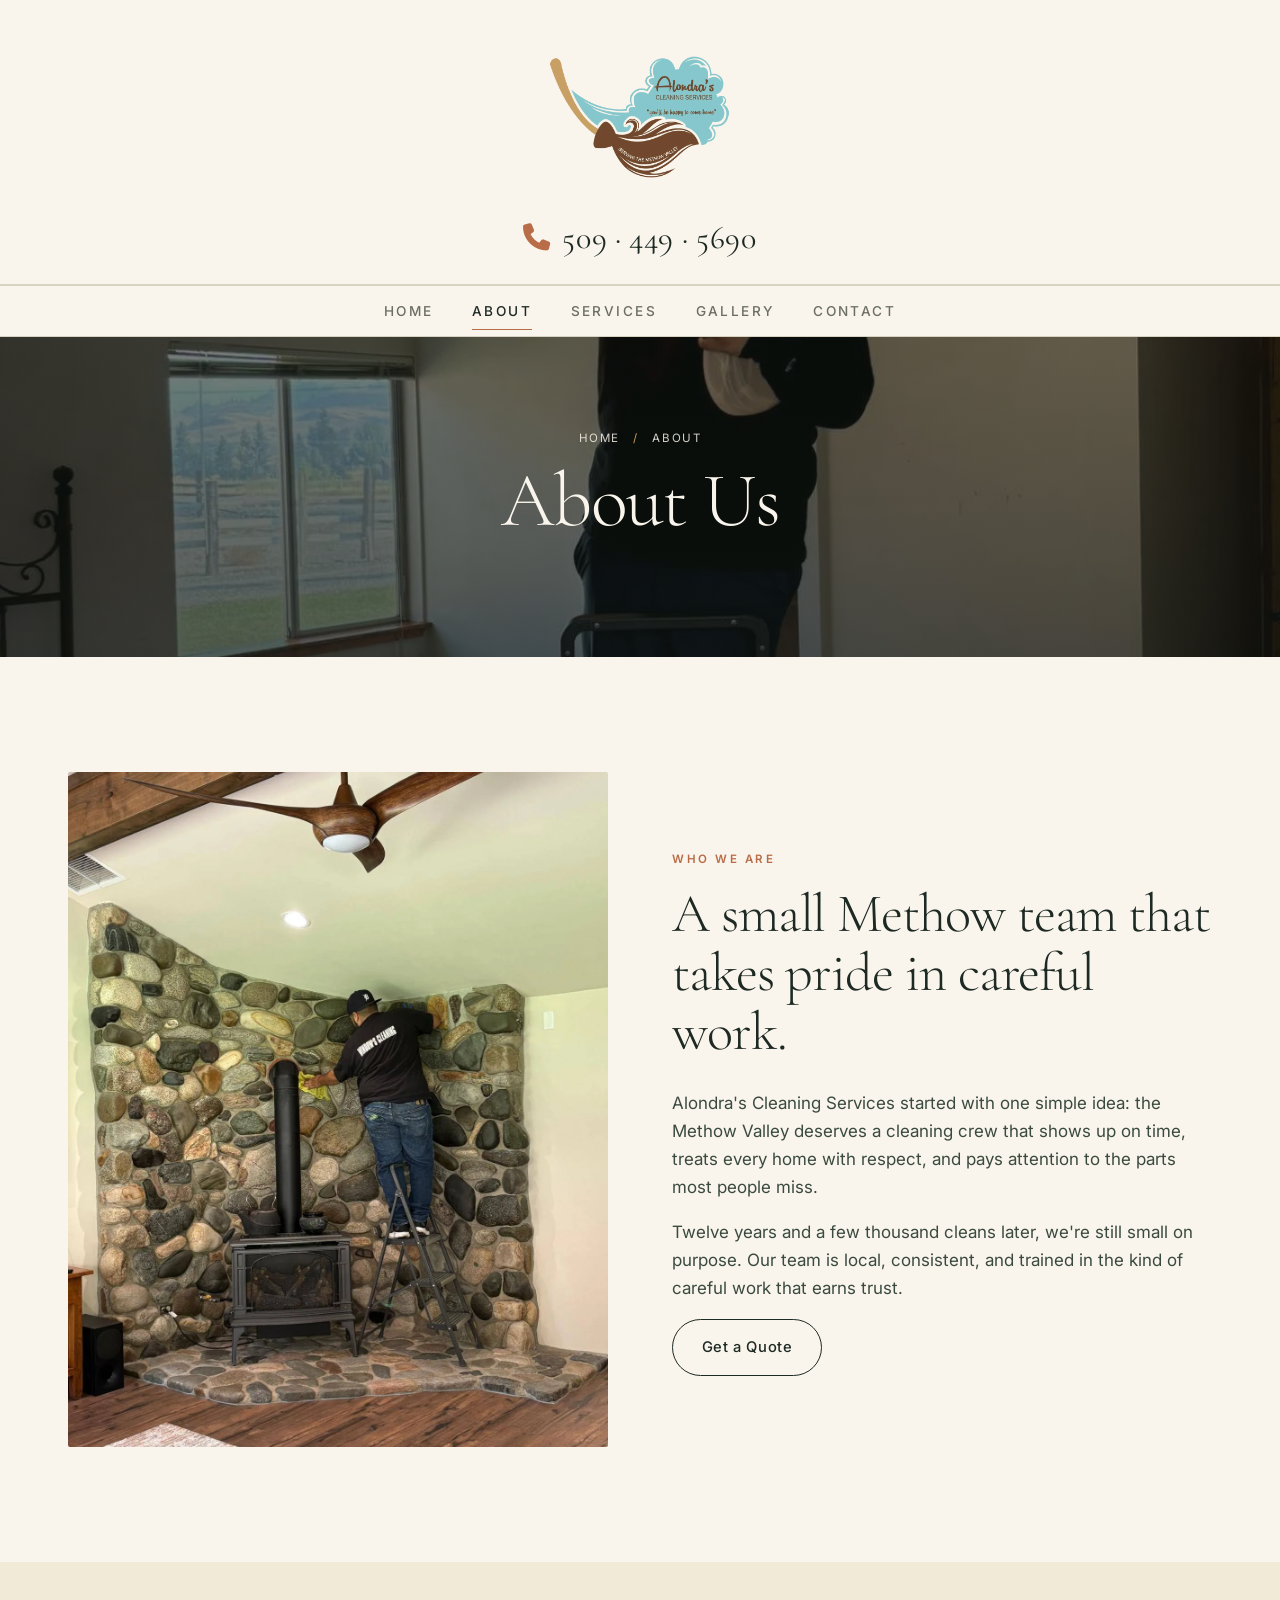
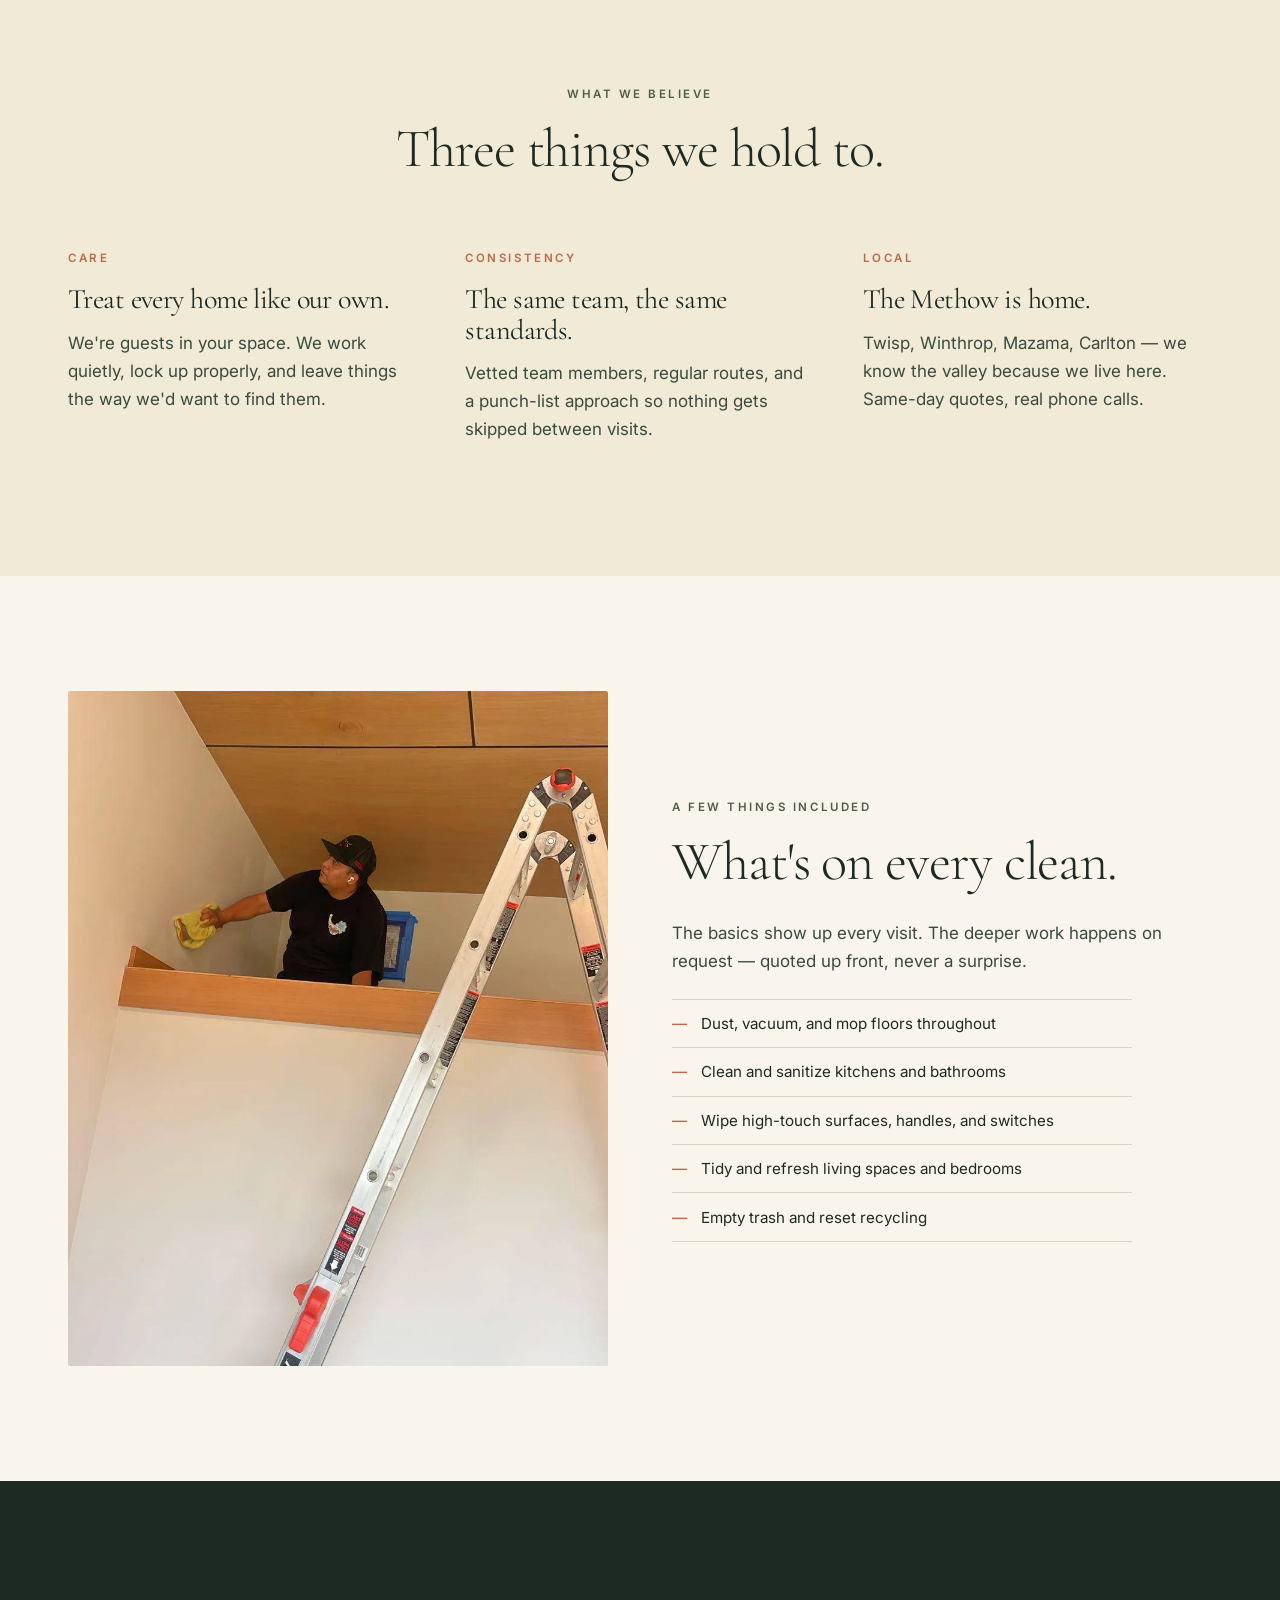
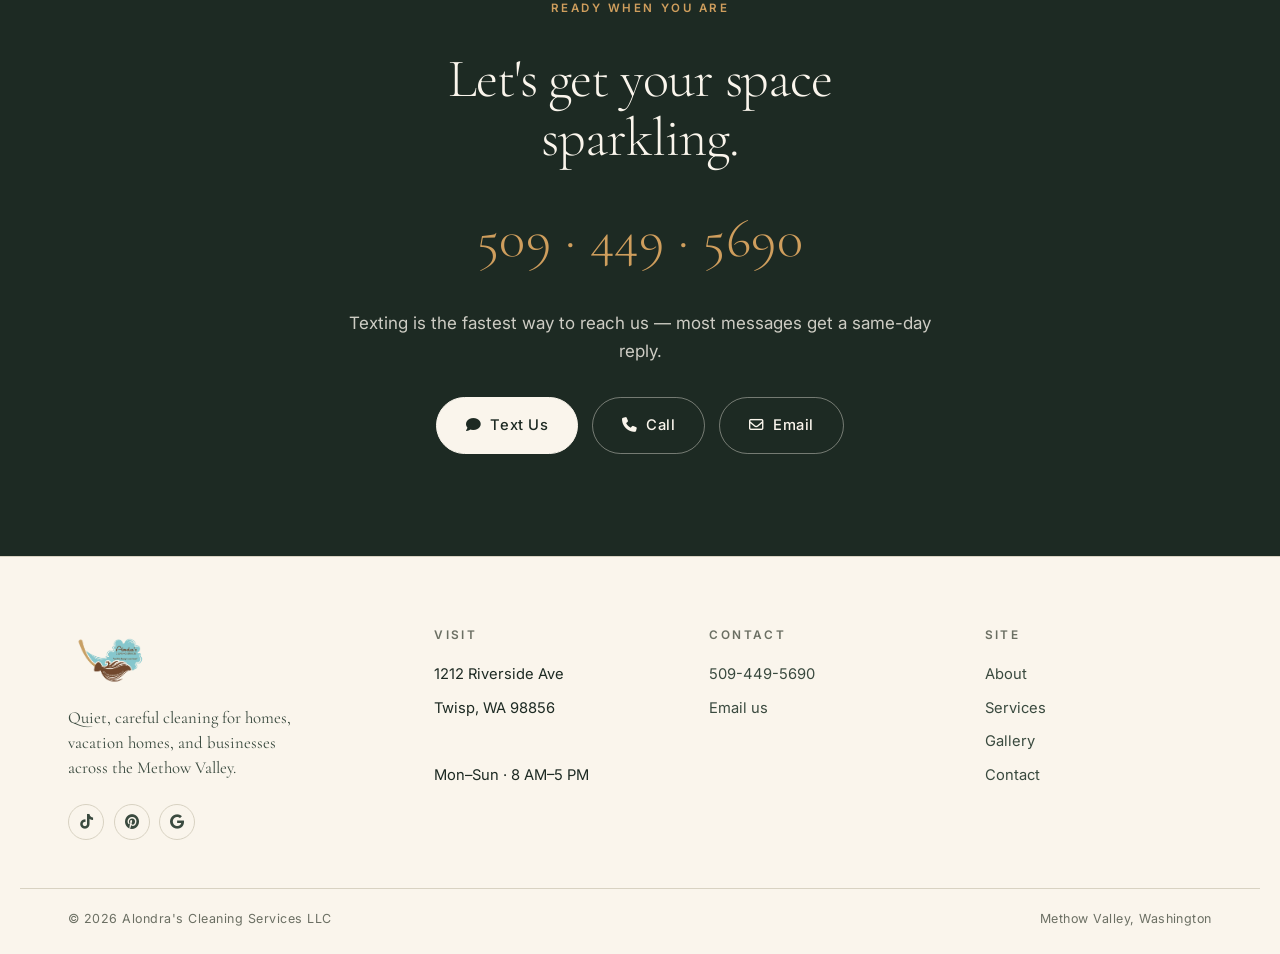
==== commit 506789c8: "Phone primary, logo magnet-sized: stacked centered header, drop Get a Quote" ====
--- a/public/about.html
+++ b/public/about.html
@@ -17,14 +17,13 @@
 
 <header class="site-header">
   <div class="container">
-    <a class="header-side phone-link" href="tel:+15094495690">509-449-5690</a>
     <a class="brand" href="index.html" aria-label="Alondra's Cleaning Services LLC">
       <img src="images/a21b0e-b03e5cfa-d159-422f-95df-f5fbe73e26fc_normalLogo.webp" alt="Alondra's Cleaning Services LLC" />
     </a>
-    <div class="header-side cta-side">
-      <a class="cta-link" href="contact.html">Get a Quote</a>
-      <button class="nav-toggle" id="navToggle" aria-controls="primaryNav" aria-expanded="false">Menu</button>
-    </div>
+    <a class="phone-primary" href="tel:+15094495690">
+      <i class="fa-solid fa-phone"></i><span>509 · 449 · 5690</span>
+    </a>
+    <button class="nav-toggle" id="navToggle" aria-controls="primaryNav" aria-expanded="false">Menu</button>
   </div>
 </header>
 <nav class="primary-nav" id="primaryNav">
--- a/public/styles.css
+++ b/public/styles.css
@@ -122,53 +122,34 @@
   border-bottom: 1px solid var(--rule);
 }
 .site-header .container {
-  display: grid;
-  grid-template-columns: 1fr auto 1fr;
-  align-items: center;
-  padding-top: 1.4rem;
-  padding-bottom: 1.4rem;
-  gap: 1.5rem;
+  display: flex;
+  flex-direction: column;
+  align-items: center;
+  gap: 0.85rem;
+  padding-top: 1.75rem;
+  padding-bottom: 1.25rem;
+  position: relative;
 }
 .brand {
-  grid-column: 2;
-  display: flex;
-  flex-direction: column;
-  align-items: center;
-  gap: 0.4rem;
-}
-.brand img { height: 110px; width: auto; }
-
-.header-side {
-  font-size: 0.85rem;
-  letter-spacing: 0.16em;
-  text-transform: uppercase;
-  color: var(--ink);
-  font-weight: 500;
-}
-.header-side.phone-link {
-  grid-column: 1;
-  justify-self: start;
-}
-.header-side.cta-side {
-  grid-column: 3;
-  justify-self: end;
-  display: flex;
-  align-items: center;
-  gap: 1rem;
-}
-.cta-link {
-  display: inline-block;
-  padding: 0.65rem 1.35rem;
-  border: 1px solid var(--ink);
-  border-radius: 999px;
-  color: var(--ink);
-  font-size: 0.78rem;
-  letter-spacing: 0.16em;
-  text-transform: uppercase;
-  font-weight: 500;
-  transition: all 0.2s;
-}
-.cta-link:hover { background: var(--ink); color: var(--cream); }
+  display: flex;
+  align-items: center;
+  justify-content: center;
+}
+.brand img { height: 170px; width: auto; }
+
+.phone-primary {
+  font-family: 'Cormorant Garamond', 'Georgia', serif;
+  font-size: clamp(1.5rem, 2.6vw, 2rem);
+  font-weight: 400;
+  color: var(--ink);
+  display: inline-flex;
+  align-items: center;
+  gap: 0.7rem;
+  letter-spacing: 0.02em;
+  transition: color 0.2s;
+}
+.phone-primary i { font-size: 0.85em; color: var(--clay); }
+.phone-primary:hover { color: var(--clay); }
 
 .primary-nav {
   border-top: 1px solid var(--rule);
@@ -216,15 +197,19 @@
   align-self: center;
 }
 
+.nav-toggle {
+  position: absolute;
+  top: 1rem;
+  right: var(--gutter);
+}
+
 @media (max-width: 800px) {
   .site-header .container {
-    grid-template-columns: 1fr auto 1fr;
-    gap: 0.6rem;
-    padding-top: 1rem; padding-bottom: 1rem;
+    gap: 0.5rem;
+    padding-top: 1.1rem; padding-bottom: 1rem;
   }
-  .brand img { height: 80px; }
-  .header-side.phone-link { font-size: 0.78rem; letter-spacing: 0.1em; }
-  .cta-link { display: none; }
+  .brand img { height: 110px; }
+  .phone-primary { font-size: 1.3rem; }
   .nav-toggle { display: inline-block; }
   .primary-nav { display: none; }
   .primary-nav.open { display: block; }
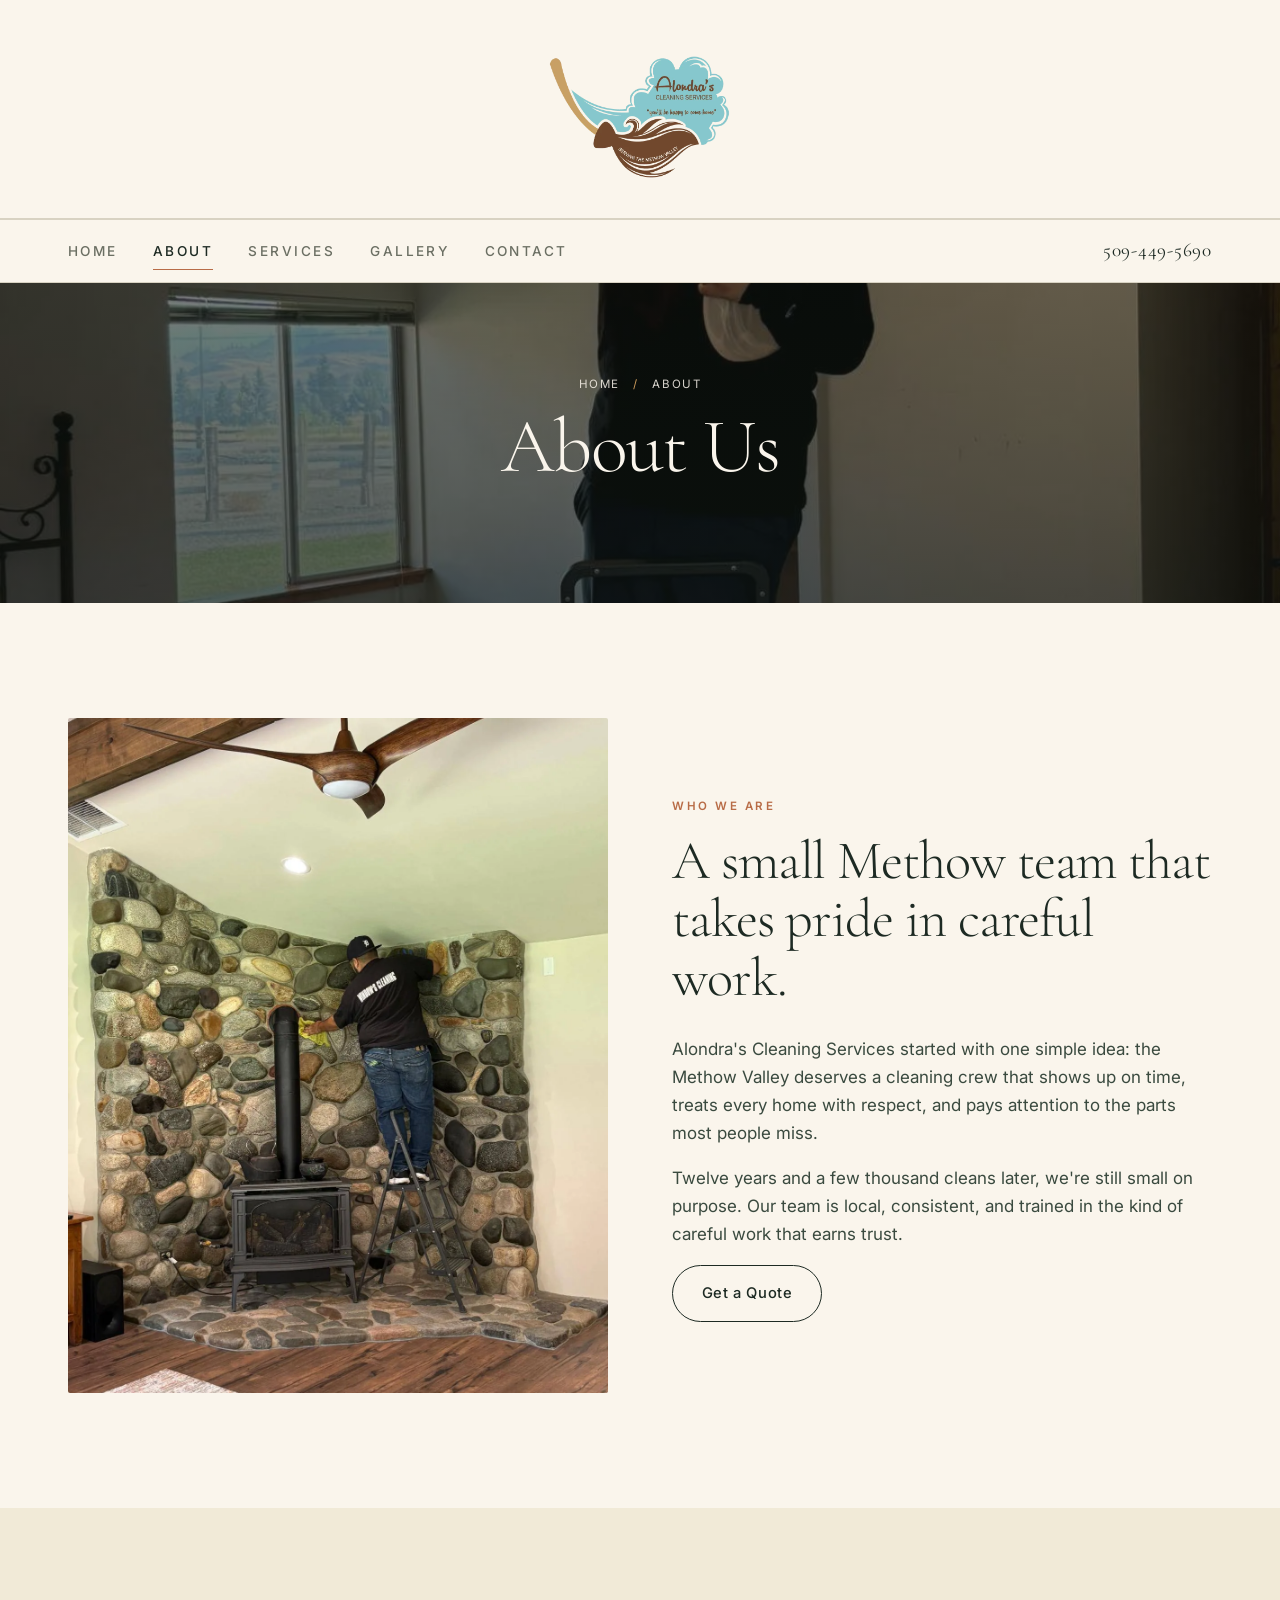
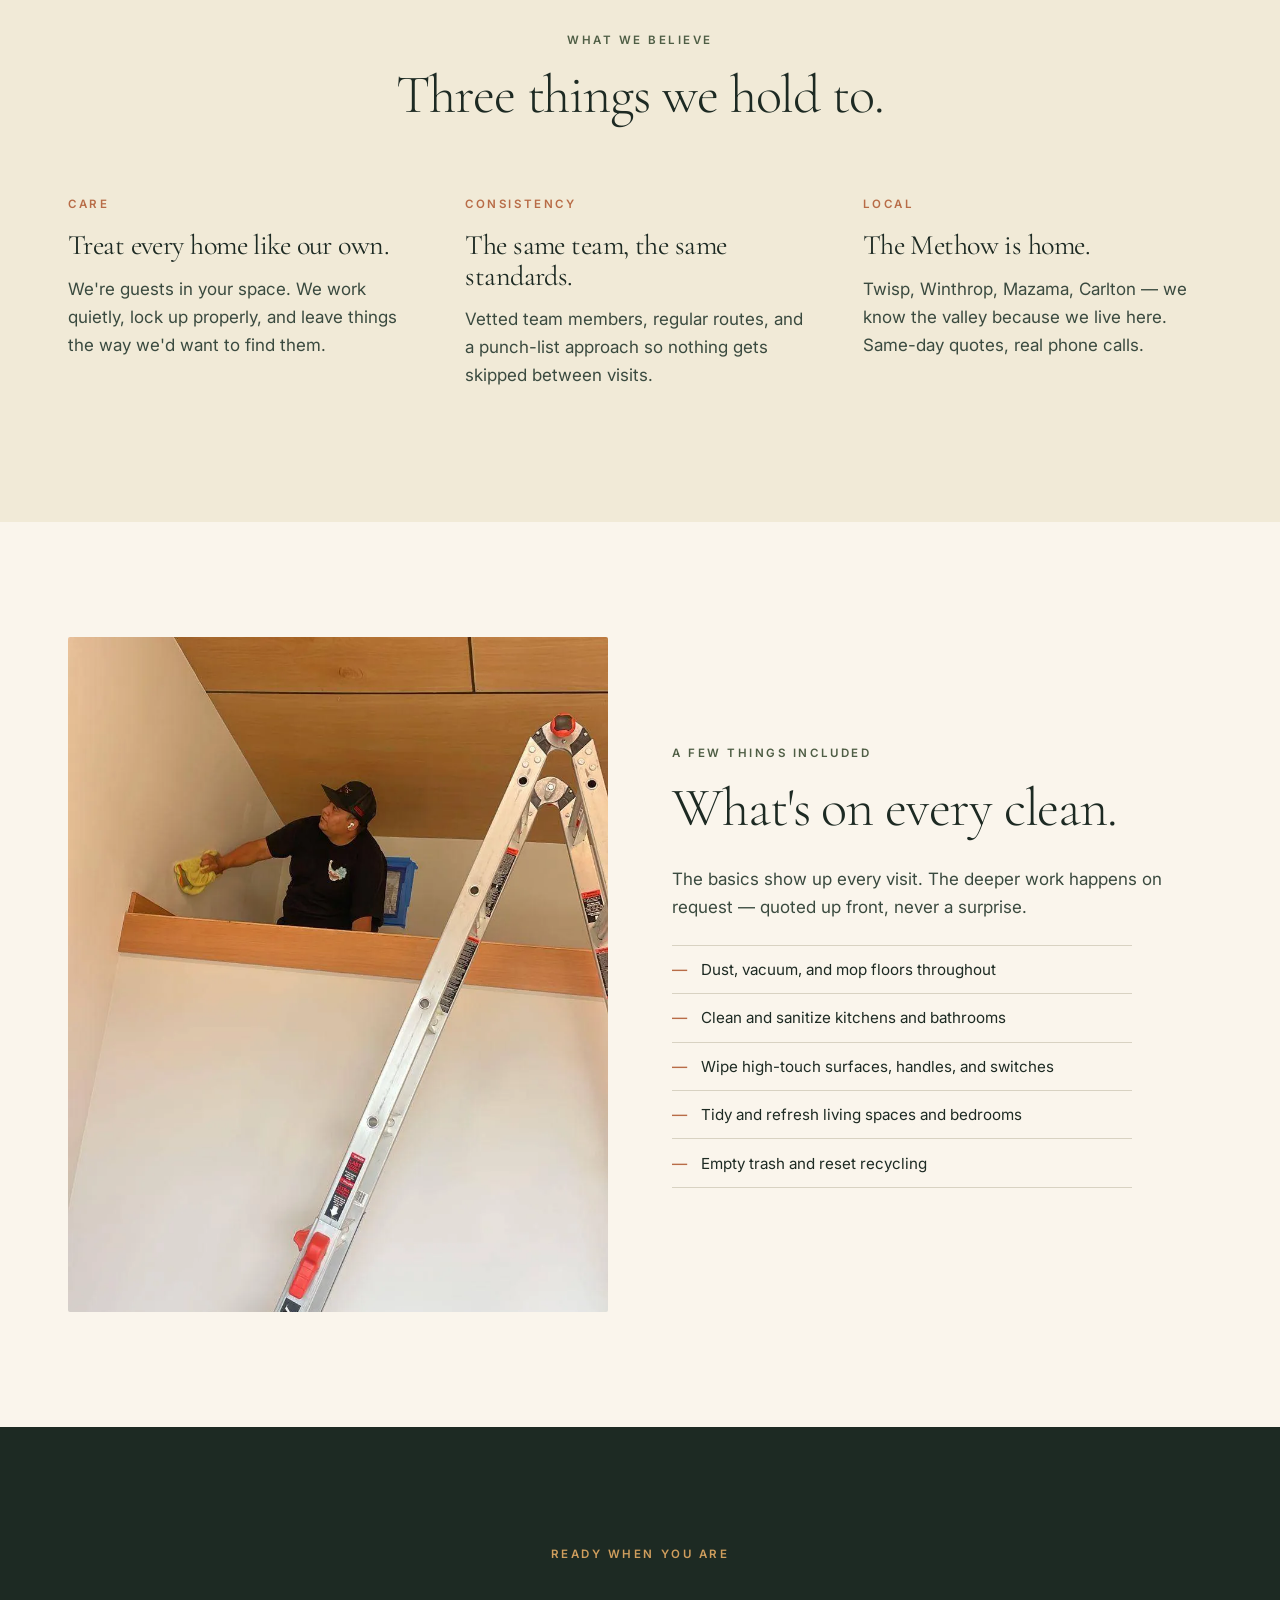
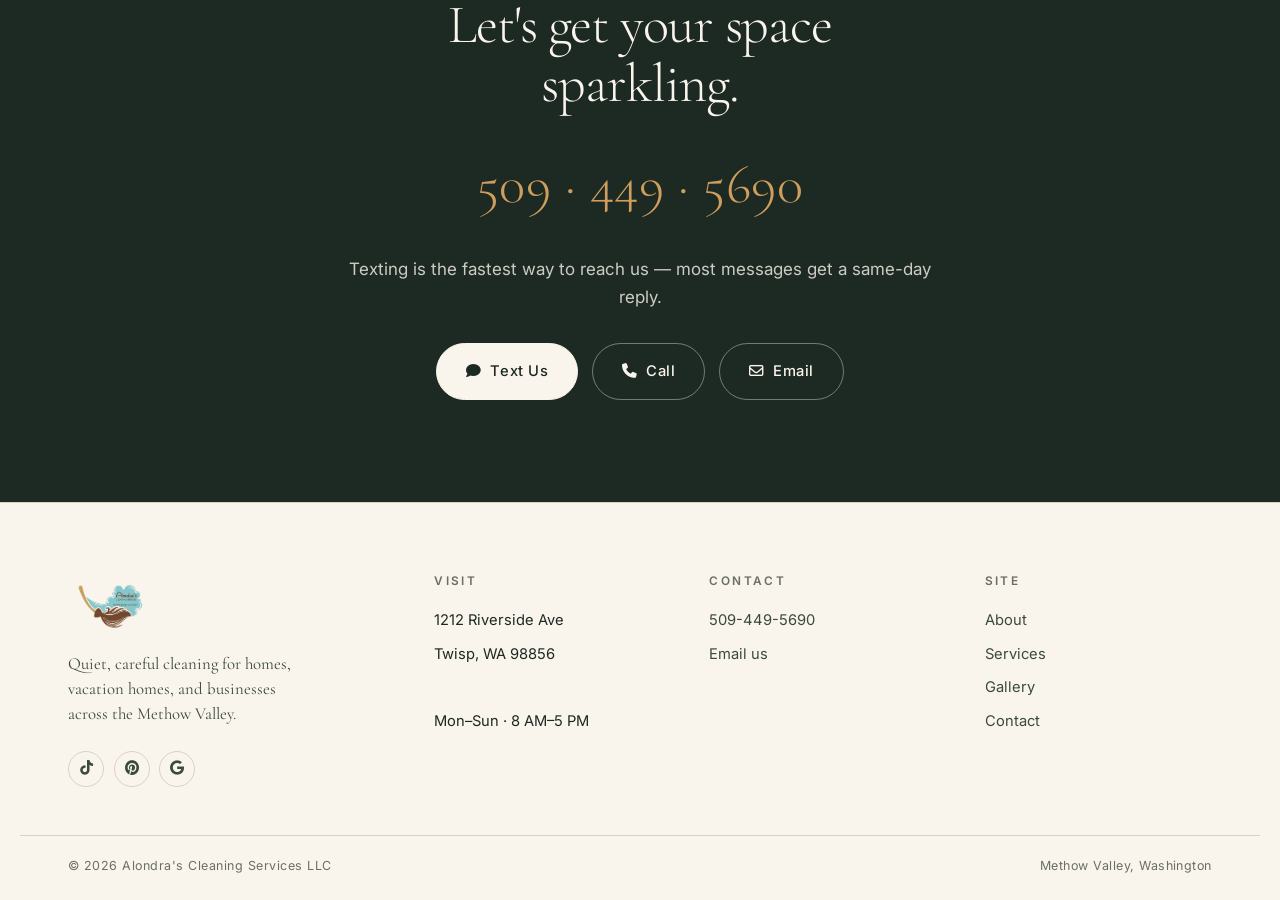
==== commit 9310c049: "Phone in nav row (placed, not scattered); shorten hero CTAs; fix mobile nav structure" ====
--- a/public/about.html
+++ b/public/about.html
@@ -20,19 +20,19 @@
     <a class="brand" href="index.html" aria-label="Alondra's Cleaning Services LLC">
       <img src="images/a21b0e-b03e5cfa-d159-422f-95df-f5fbe73e26fc_normalLogo.webp" alt="Alondra's Cleaning Services LLC" />
     </a>
-    <a class="phone-primary" href="tel:+15094495690">
-      <i class="fa-solid fa-phone"></i><span>509 · 449 · 5690</span>
-    </a>
     <button class="nav-toggle" id="navToggle" aria-controls="primaryNav" aria-expanded="false">Menu</button>
   </div>
 </header>
 <nav class="primary-nav" id="primaryNav">
   <div class="container">
-    <a href="index.html">Home</a>
-    <a href="about.html" class="active">About</a>
-    <a href="services.html">Services</a>
-    <a href="gallery.html">Gallery</a>
-    <a href="contact.html">Contact</a>
+    <div class="nav-links">
+      <a href="index.html">Home</a>
+      <a href="about.html" class="active">About</a>
+      <a href="services.html">Services</a>
+      <a href="gallery.html">Gallery</a>
+      <a href="contact.html">Contact</a>
+    </div>
+    <a class="phone-primary" href="tel:+15094495690">509-449-5690</a>
   </div>
 </nav>
 
--- a/public/styles.css
+++ b/public/styles.css
@@ -158,13 +158,19 @@
 }
 .primary-nav .container {
   display: flex;
-  justify-content: center;
-  gap: 2.4rem;
-  padding-top: 0.85rem;
-  padding-bottom: 0.85rem;
+  justify-content: space-between;
+  align-items: center;
+  gap: 2rem;
+  padding-top: 0.95rem;
+  padding-bottom: 0.95rem;
   flex-wrap: wrap;
 }
-.primary-nav a {
+.nav-links {
+  display: flex;
+  gap: 2.2rem;
+  flex-wrap: wrap;
+}
+.nav-links a {
   font-size: 0.85rem;
   letter-spacing: 0.18em;
   text-transform: uppercase;
@@ -172,14 +178,18 @@
   font-weight: 500;
   position: relative;
 }
-.primary-nav a:hover,
-.primary-nav a.active { color: var(--ink); }
-.primary-nav a.active::after {
+.nav-links a:hover,
+.nav-links a.active { color: var(--ink); }
+.nav-links a.active::after {
   content: "";
   position: absolute;
   left: 0; right: 0; bottom: -8px;
   height: 1px;
   background: var(--clay);
+}
+.primary-nav .phone-primary {
+  font-size: 1.2rem;
+  letter-spacing: 0.04em;
 }
 
 .nav-toggle {
@@ -213,9 +223,11 @@
   .nav-toggle { display: inline-block; }
   .primary-nav { display: none; }
   .primary-nav.open { display: block; }
-  .primary-nav .container { flex-direction: column; gap: 0; padding: 0; }
-  .primary-nav a { padding: 1rem var(--gutter); border-bottom: 1px solid var(--rule); width: 100%; text-align: center; }
-  .primary-nav a.active::after { display: none; }
+  .primary-nav .container { flex-direction: column; gap: 0; padding: 0; align-items: stretch; }
+  .nav-links { flex-direction: column; gap: 0; width: 100%; }
+  .nav-links a { padding: 1rem var(--gutter); border-bottom: 1px solid var(--rule); width: 100%; text-align: center; }
+  .nav-links a.active::after { display: none; }
+  .primary-nav .phone-primary { padding: 1.1rem var(--gutter); border-bottom: 1px solid var(--rule); justify-content: center; font-size: 1.4rem; }
 }
 
 /* HERO */
